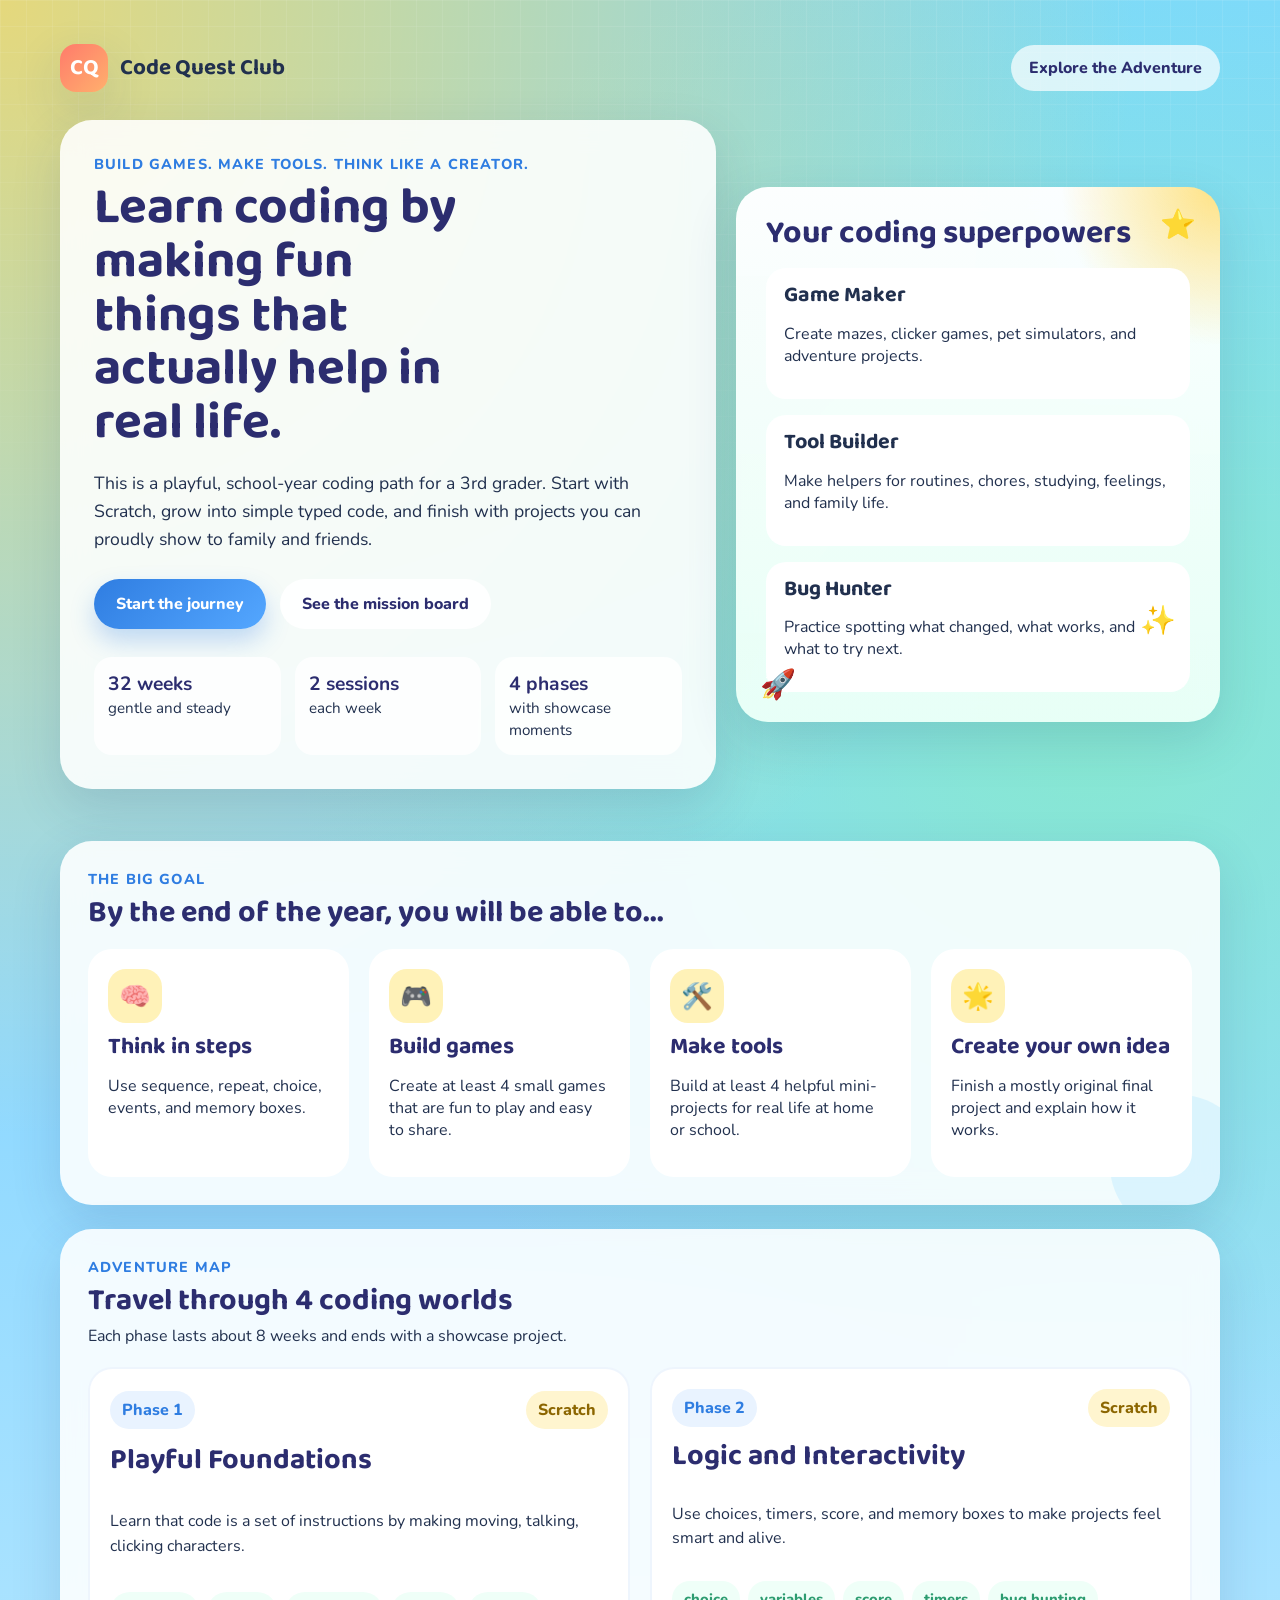
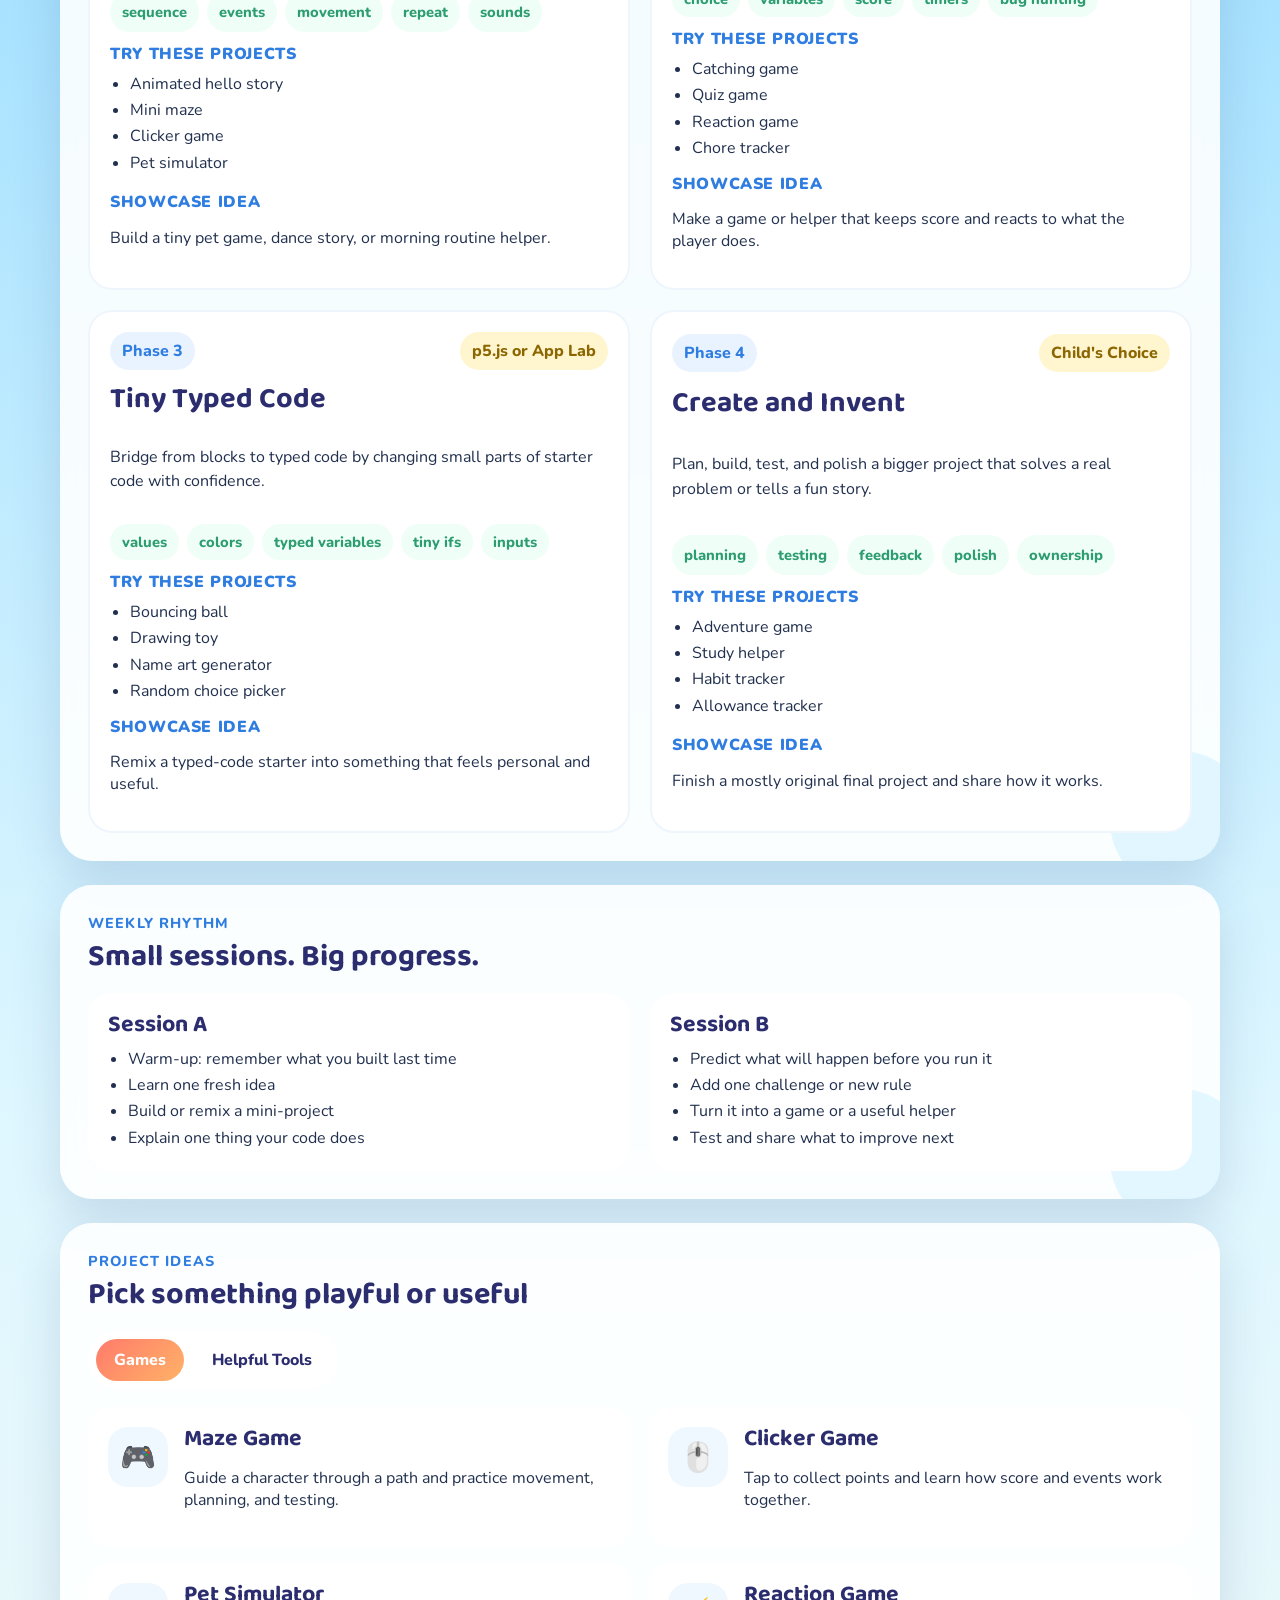
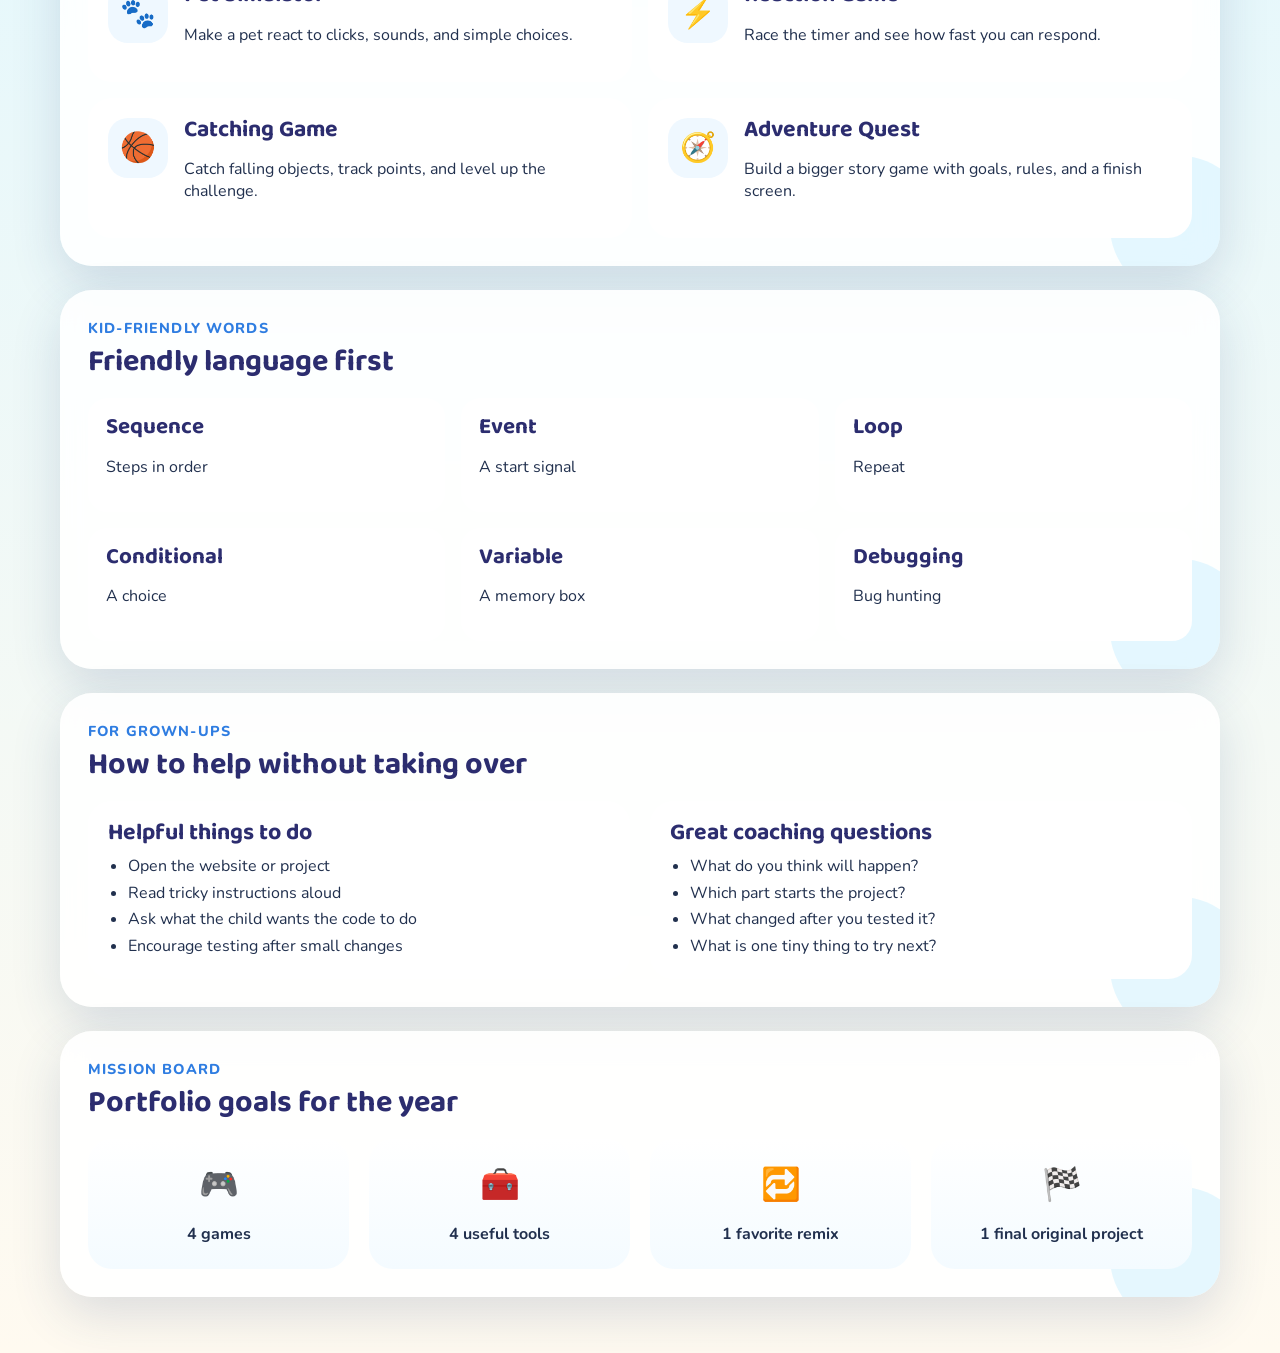
==== index.html @ ad580b3d "Move site files to repository root for Pages" ====
<!doctype html>
<html lang="en">
  <head>
    <meta charset="UTF-8" />
    <meta name="viewport" content="width=device-width, initial-scale=1.0" />
    <title>Code Quest Club</title>
    <meta
      name="description"
      content="A kid-friendly coding journey for a 3rd grader to build games and helpful real-life tools."
    />
    <link rel="preconnect" href="https://fonts.googleapis.com" />
    <link rel="preconnect" href="https://fonts.gstatic.com" crossorigin />
    <link
      href="https://fonts.googleapis.com/css2?family=Baloo+2:wght@400;600;700&family=Nunito:wght@400;600;700;800&display=swap"
      rel="stylesheet"
    />
    <link rel="stylesheet" href="styles.css" />
  </head>
  <body>
    <div class="page-shell">
      <header class="hero">
        <nav class="topbar">
          <div class="brand">
            <span class="brand-badge">CQ</span>
            <span class="brand-name">Code Quest Club</span>
          </div>
          <a class="nav-link" href="#phases">Explore the Adventure</a>
        </nav>

        <div class="hero-grid">
          <section class="hero-copy">
            <p class="eyebrow">Build games. Make tools. Think like a creator.</p>
            <h1>Learn coding by making fun things that actually help in real life.</h1>
            <p class="hero-text">
              This is a playful, school-year coding path for a 3rd grader. Start
              with Scratch, grow into simple typed code, and finish with projects
              you can proudly show to family and friends.
            </p>

            <div class="hero-actions">
              <a class="button button-primary" href="#phases">Start the journey</a>
              <a class="button button-secondary" href="#portfolio">See the mission board</a>
            </div>

            <ul class="hero-stats" aria-label="Program facts">
              <li><strong>32 weeks</strong><span>gentle and steady</span></li>
              <li><strong>2 sessions</strong><span>each week</span></li>
              <li><strong>4 phases</strong><span>with showcase moments</span></li>
            </ul>
          </section>

          <section class="hero-card" aria-label="Highlights">
            <div class="floating star">⭐</div>
            <div class="floating spark">✨</div>
            <div class="floating rocket">🚀</div>
            <h2>Your coding superpowers</h2>
            <div class="skill-list">
              <article>
                <h3>Game Maker</h3>
                <p>Create mazes, clicker games, pet simulators, and adventure projects.</p>
              </article>
              <article>
                <h3>Tool Builder</h3>
                <p>Make helpers for routines, chores, studying, feelings, and family life.</p>
              </article>
              <article>
                <h3>Bug Hunter</h3>
                <p>Practice spotting what changed, what works, and what to try next.</p>
              </article>
            </div>
          </section>
        </div>
      </header>

      <main>
        <section class="panel mission-panel" id="journey">
          <div class="section-heading">
            <p class="section-kicker">The Big Goal</p>
            <h2>By the end of the year, you will be able to...</h2>
          </div>
          <div class="mission-grid">
            <article class="mission-card">
              <span class="mission-icon">🧠</span>
              <h3>Think in steps</h3>
              <p>Use sequence, repeat, choice, events, and memory boxes.</p>
            </article>
            <article class="mission-card">
              <span class="mission-icon">🎮</span>
              <h3>Build games</h3>
              <p>Create at least 4 small games that are fun to play and easy to share.</p>
            </article>
            <article class="mission-card">
              <span class="mission-icon">🛠️</span>
              <h3>Make tools</h3>
              <p>Build at least 4 helpful mini-projects for real life at home or school.</p>
            </article>
            <article class="mission-card">
              <span class="mission-icon">🌟</span>
              <h3>Create your own idea</h3>
              <p>Finish a mostly original final project and explain how it works.</p>
            </article>
          </div>
        </section>

        <section class="panel" id="phases">
          <div class="section-heading">
            <p class="section-kicker">Adventure Map</p>
            <h2>Travel through 4 coding worlds</h2>
            <p>Each phase lasts about 8 weeks and ends with a showcase project.</p>
          </div>
          <div class="phase-grid" id="phase-grid"></div>
        </section>

        <section class="panel rhythm-panel" id="rhythm">
          <div class="section-heading">
            <p class="section-kicker">Weekly Rhythm</p>
            <h2>Small sessions. Big progress.</h2>
          </div>
          <div class="rhythm-grid">
            <article class="rhythm-card">
              <h3>Session A</h3>
              <ul>
                <li>Warm-up: remember what you built last time</li>
                <li>Learn one fresh idea</li>
                <li>Build or remix a mini-project</li>
                <li>Explain one thing your code does</li>
              </ul>
            </article>
            <article class="rhythm-card">
              <h3>Session B</h3>
              <ul>
                <li>Predict what will happen before you run it</li>
                <li>Add one challenge or new rule</li>
                <li>Turn it into a game or a useful helper</li>
                <li>Test and share what to improve next</li>
              </ul>
            </article>
          </div>
        </section>

        <section class="panel projects-panel" id="projects">
          <div class="section-heading">
            <p class="section-kicker">Project Ideas</p>
            <h2>Pick something playful or useful</h2>
          </div>
          <div class="tab-row" role="tablist" aria-label="Project categories">
            <button class="tab-button is-active" data-tab="games" role="tab" aria-selected="true">
              Games
            </button>
            <button class="tab-button" data-tab="tools" role="tab" aria-selected="false">
              Helpful Tools
            </button>
          </div>
          <div class="project-list" id="project-list"></div>
        </section>

        <section class="panel vocabulary-panel" id="words">
          <div class="section-heading">
            <p class="section-kicker">Kid-Friendly Words</p>
            <h2>Friendly language first</h2>
          </div>
          <div class="vocabulary-grid">
            <article><h3>Sequence</h3><p>Steps in order</p></article>
            <article><h3>Event</h3><p>A start signal</p></article>
            <article><h3>Loop</h3><p>Repeat</p></article>
            <article><h3>Conditional</h3><p>A choice</p></article>
            <article><h3>Variable</h3><p>A memory box</p></article>
            <article><h3>Debugging</h3><p>Bug hunting</p></article>
          </div>
        </section>

        <section class="panel adult-panel" id="adult">
          <div class="section-heading">
            <p class="section-kicker">For Grown-Ups</p>
            <h2>How to help without taking over</h2>
          </div>
          <div class="adult-grid">
            <article class="adult-card">
              <h3>Helpful things to do</h3>
              <ul>
                <li>Open the website or project</li>
                <li>Read tricky instructions aloud</li>
                <li>Ask what the child wants the code to do</li>
                <li>Encourage testing after small changes</li>
              </ul>
            </article>
            <article class="adult-card">
              <h3>Great coaching questions</h3>
              <ul>
                <li>What do you think will happen?</li>
                <li>Which part starts the project?</li>
                <li>What changed after you tested it?</li>
                <li>What is one tiny thing to try next?</li>
              </ul>
            </article>
          </div>
        </section>

        <section class="panel portfolio-panel" id="portfolio">
          <div class="section-heading">
            <p class="section-kicker">Mission Board</p>
            <h2>Portfolio goals for the year</h2>
          </div>
          <div class="portfolio-grid">
            <article class="portfolio-card">
              <span>🎮</span>
              <strong>4 games</strong>
            </article>
            <article class="portfolio-card">
              <span>🧰</span>
              <strong>4 useful tools</strong>
            </article>
            <article class="portfolio-card">
              <span>🔁</span>
              <strong>1 favorite remix</strong>
            </article>
            <article class="portfolio-card">
              <span>🏁</span>
              <strong>1 final original project</strong>
            </article>
          </div>
        </section>
      </main>
    </div>

    <template id="phase-card-template">
      <article class="phase-card">
        <div class="phase-top">
          <span class="phase-number"></span>
          <span class="phase-tool"></span>
        </div>
        <h3 class="phase-title"></h3>
        <p class="phase-goal"></p>
        <div class="pill-row concepts"></div>
        <div class="phase-section">
          <h4>Try these projects</h4>
          <ul class="phase-projects"></ul>
        </div>
        <div class="phase-section">
          <h4>Showcase idea</h4>
          <p class="phase-showcase"></p>
        </div>
      </article>
    </template>

    <template id="project-card-template">
      <article class="project-card">
        <div class="project-icon"></div>
        <div>
          <h3 class="project-title"></h3>
          <p class="project-description"></p>
        </div>
      </article>
    </template>

    <script src="script.js"></script>
  </body>
  </html>
---- styles.css ----
:root {
  --sky: #8ad8ff;
  --ocean: #2f7de1;
  --sun: #ffd85b;
  --coral: #ff7b6b;
  --mint: #86ebc6;
  --leaf: #2d9c70;
  --berry: #2c2d6f;
  --cream: #fffaf0;
  --paper: rgba(255, 255, 255, 0.88);
  --ink: #21304e;
  --shadow: 0 18px 50px rgba(38, 69, 125, 0.16);
  --radius-xl: 32px;
  --radius-lg: 24px;
  --radius-md: 18px;
}

* {
  box-sizing: border-box;
}

html {
  scroll-behavior: smooth;
}

body {
  margin: 0;
  font-family: "Nunito", sans-serif;
  color: var(--ink);
  background:
    radial-gradient(circle at top left, rgba(255, 216, 91, 0.8), transparent 24%),
    radial-gradient(circle at 85% 15%, rgba(134, 235, 198, 0.85), transparent 20%),
    linear-gradient(180deg, #7dd8ff 0%, #90d9ff 24%, #dff7ff 60%, #fffaf0 100%);
  min-height: 100vh;
}

body::before {
  content: "";
  position: fixed;
  inset: 0;
  pointer-events: none;
  background-image:
    linear-gradient(rgba(255, 255, 255, 0.22) 1px, transparent 1px),
    linear-gradient(90deg, rgba(255, 255, 255, 0.22) 1px, transparent 1px);
  background-size: 26px 26px;
  mask-image: linear-gradient(180deg, rgba(0, 0, 0, 0.4), transparent 70%);
}

.page-shell {
  width: min(1160px, calc(100% - 32px));
  margin: 0 auto;
  padding: 24px 0 56px;
}

.topbar,
.hero-grid,
.mission-grid,
.phase-grid,
.rhythm-grid,
.adult-grid,
.portfolio-grid {
  display: grid;
  gap: 20px;
}

.topbar {
  grid-template-columns: 1fr auto;
  align-items: center;
  margin-bottom: 28px;
}

.brand {
  display: flex;
  align-items: center;
  gap: 12px;
  font-family: "Baloo 2", cursive;
  font-size: 1.4rem;
  font-weight: 700;
}

.brand-badge {
  display: inline-grid;
  place-items: center;
  width: 48px;
  height: 48px;
  border-radius: 16px;
  background: linear-gradient(135deg, var(--coral), #ffb06d);
  color: white;
  box-shadow: var(--shadow);
}

.nav-link,
.button {
  text-decoration: none;
}

.nav-link {
  color: var(--berry);
  font-weight: 800;
  background: rgba(255, 255, 255, 0.7);
  padding: 12px 18px;
  border-radius: 999px;
  transition: transform 180ms ease, background 180ms ease;
}

.nav-link:hover,
.nav-link:focus-visible,
.button:hover,
.button:focus-visible,
.tab-button:hover,
.tab-button:focus-visible {
  transform: translateY(-2px);
}

.hero {
  position: relative;
  padding: 20px 0 28px;
}

.hero-grid {
  grid-template-columns: 1.15fr 0.85fr;
  align-items: center;
}

.hero-copy,
.hero-card,
.panel {
  position: relative;
  overflow: hidden;
  background: var(--paper);
  backdrop-filter: blur(14px);
  box-shadow: var(--shadow);
}

.hero-copy,
.hero-card {
  border-radius: var(--radius-xl);
}

.hero-copy {
  padding: 34px;
}

.eyebrow,
.section-kicker {
  margin: 0 0 8px;
  font-size: 0.9rem;
  font-weight: 800;
  letter-spacing: 0.08em;
  text-transform: uppercase;
  color: var(--ocean);
}

h1,
h2,
h3,
h4 {
  margin: 0;
  line-height: 1.05;
}

h1,
h2,
h3 {
  font-family: "Baloo 2", cursive;
}

h1 {
  font-size: clamp(2.5rem, 4vw, 4.8rem);
  color: var(--berry);
  max-width: 12ch;
}

.hero-text {
  font-size: 1.1rem;
  line-height: 1.6;
  max-width: 54ch;
  margin: 18px 0 26px;
}

.hero-actions {
  display: flex;
  flex-wrap: wrap;
  gap: 14px;
}

.button {
  display: inline-flex;
  align-items: center;
  justify-content: center;
  min-height: 50px;
  padding: 12px 22px;
  border-radius: 999px;
  font-weight: 800;
  transition: transform 180ms ease, box-shadow 180ms ease;
}

.button-primary {
  color: white;
  background: linear-gradient(135deg, var(--ocean), #54a7ff);
  box-shadow: 0 12px 24px rgba(47, 125, 225, 0.28);
}

.button-secondary {
  color: var(--berry);
  background: rgba(255, 255, 255, 0.9);
}

.hero-stats {
  display: grid;
  grid-template-columns: repeat(3, minmax(0, 1fr));
  gap: 14px;
  list-style: none;
  padding: 0;
  margin: 28px 0 0;
}

.hero-stats li {
  background: rgba(255, 255, 255, 0.82);
  border-radius: var(--radius-md);
  padding: 14px;
}

.hero-stats strong {
  display: block;
  font-size: 1.2rem;
  color: var(--berry);
}

.hero-stats span {
  font-size: 0.95rem;
}

.hero-card {
  min-height: 440px;
  padding: 30px;
  background:
    radial-gradient(circle at top right, rgba(255, 216, 91, 0.75), transparent 22%),
    linear-gradient(180deg, rgba(255, 255, 255, 0.97), rgba(233, 255, 247, 0.98));
}

.hero-card h2 {
  font-size: 2rem;
  color: var(--berry);
  margin-bottom: 18px;
}

.skill-list {
  display: grid;
  gap: 16px;
}

.skill-list article {
  padding: 16px 18px;
  border-radius: 20px;
  background: white;
}

.skill-list h3 {
  font-size: 1.35rem;
  margin-bottom: 6px;
}

.floating {
  position: absolute;
  font-size: 1.8rem;
  animation: bob 3.8s ease-in-out infinite;
}

.floating.star {
  top: 18px;
  right: 24px;
}

.floating.spark {
  bottom: 82px;
  right: 44px;
  animation-delay: 0.8s;
}

.floating.rocket {
  bottom: 18px;
  left: 24px;
  animation-delay: 1.6s;
}

.panel {
  border-radius: var(--radius-xl);
  padding: 28px;
  margin-top: 24px;
}

.panel::after {
  content: "";
  position: absolute;
  inset: auto -30px -30px auto;
  width: 140px;
  height: 140px;
  border-radius: 50%;
  background: rgba(138, 216, 255, 0.22);
}

.section-heading {
  position: relative;
  z-index: 1;
  margin-bottom: 20px;
}

.section-heading h2 {
  font-size: clamp(1.9rem, 2.2vw, 3rem);
  color: var(--berry);
}

.section-heading p:last-child {
  margin: 8px 0 0;
}

.mission-grid,
.portfolio-grid {
  grid-template-columns: repeat(4, minmax(0, 1fr));
}

.mission-card,
.portfolio-card,
.rhythm-card,
.adult-card,
.phase-card,
.project-card {
  position: relative;
  z-index: 1;
  background: white;
  border-radius: var(--radius-lg);
  padding: 20px;
}

.mission-icon {
  display: inline-grid;
  place-items: center;
  width: 54px;
  height: 54px;
  border-radius: 18px;
  background: #fff2b8;
  font-size: 1.6rem;
  margin-bottom: 12px;
}

.mission-card h3,
.project-card h3,
.adult-card h3,
.rhythm-card h3 {
  font-size: 1.45rem;
  color: var(--berry);
  margin-bottom: 8px;
}

.phase-grid {
  grid-template-columns: repeat(2, minmax(0, 1fr));
}

.phase-card {
  display: grid;
  gap: 14px;
  min-height: 100%;
  border: 2px solid rgba(47, 125, 225, 0.08);
}

.phase-top {
  display: flex;
  align-items: center;
  justify-content: space-between;
  gap: 12px;
}

.phase-number,
.phase-tool,
.pill-row span {
  display: inline-flex;
  align-items: center;
  justify-content: center;
  border-radius: 999px;
  font-weight: 800;
}

.phase-number {
  padding: 8px 12px;
  background: #e9f3ff;
  color: var(--ocean);
}

.phase-tool {
  padding: 8px 12px;
  background: #fff5cf;
  color: #8c6600;
}

.phase-title {
  font-size: 1.8rem;
  color: var(--berry);
}

.phase-goal {
  line-height: 1.55;
}

.pill-row {
  display: flex;
  flex-wrap: wrap;
  gap: 8px;
}

.pill-row span {
  padding: 8px 12px;
  background: #effff8;
  color: var(--leaf);
  font-size: 0.92rem;
}

.phase-section h4 {
  font-family: "Nunito", sans-serif;
  font-size: 1rem;
  font-weight: 900;
  margin-bottom: 8px;
  text-transform: uppercase;
  letter-spacing: 0.04em;
  color: var(--ocean);
}

.phase-projects,
.adult-card ul,
.rhythm-card ul {
  margin: 0;
  padding-left: 20px;
  line-height: 1.65;
}

.tab-row {
  position: relative;
  z-index: 1;
  display: inline-flex;
  gap: 10px;
  padding: 8px;
  background: rgba(255, 255, 255, 0.82);
  border-radius: 999px;
  margin-bottom: 18px;
}

.tab-button {
  border: 0;
  border-radius: 999px;
  background: transparent;
  color: var(--berry);
  font: inherit;
  font-weight: 800;
  padding: 10px 18px;
  cursor: pointer;
  transition: transform 180ms ease, background 180ms ease, color 180ms ease;
}

.tab-button.is-active {
  background: linear-gradient(135deg, var(--coral), #ffb267);
  color: white;
}

.project-list {
  position: relative;
  z-index: 1;
  display: grid;
  grid-template-columns: repeat(2, minmax(0, 1fr));
  gap: 16px;
}

.project-card {
  display: grid;
  grid-template-columns: 60px 1fr;
  align-items: start;
  gap: 16px;
  transition: transform 180ms ease;
}

.project-card:hover {
  transform: translateY(-4px);
}

.project-icon {
  display: grid;
  place-items: center;
  width: 60px;
  height: 60px;
  border-radius: 20px;
  background: #eff8ff;
  font-size: 1.8rem;
}

.vocabulary-grid {
  position: relative;
  z-index: 1;
  display: grid;
  grid-template-columns: repeat(3, minmax(0, 1fr));
  gap: 16px;
}

.vocabulary-grid article {
  padding: 18px;
  border-radius: 20px;
  background: white;
}

.vocabulary-grid h3 {
  font-size: 1.4rem;
  color: var(--berry);
  margin-bottom: 6px;
}

.adult-grid,
.rhythm-grid {
  grid-template-columns: repeat(2, minmax(0, 1fr));
}

.portfolio-card {
  display: grid;
  place-items: center;
  text-align: center;
  gap: 10px;
  min-height: 130px;
  background: linear-gradient(180deg, #ffffff, #f4fbff);
}

.portfolio-card span {
  font-size: 2rem;
}

@keyframes bob {
  0%,
  100% {
    transform: translateY(0);
  }
  50% {
    transform: translateY(-8px);
  }
}

@media (prefers-reduced-motion: reduce) {
  *,
  *::before,
  *::after {
    animation: none !important;
    transition: none !important;
    scroll-behavior: auto !important;
  }
}

@media (max-width: 900px) {
  .hero-grid,
  .mission-grid,
  .phase-grid,
  .project-list,
  .vocabulary-grid,
  .adult-grid,
  .portfolio-grid,
  .rhythm-grid {
    grid-template-columns: 1fr;
  }

  .hero-stats {
    grid-template-columns: 1fr;
  }

  .topbar {
    grid-template-columns: 1fr;
    gap: 12px;
  }

  .nav-link {
    justify-self: start;
  }
}

@media (max-width: 600px) {
  .page-shell {
    width: min(100% - 20px, 1000px);
  }

  .hero-copy,
  .hero-card,
  .panel {
    padding: 22px;
  }

  h1 {
    max-width: 10ch;
  }

  .project-card {
    grid-template-columns: 48px 1fr;
  }

  .project-icon {
    width: 48px;
    height: 48px;
    border-radius: 16px;
    font-size: 1.4rem;
  }
}
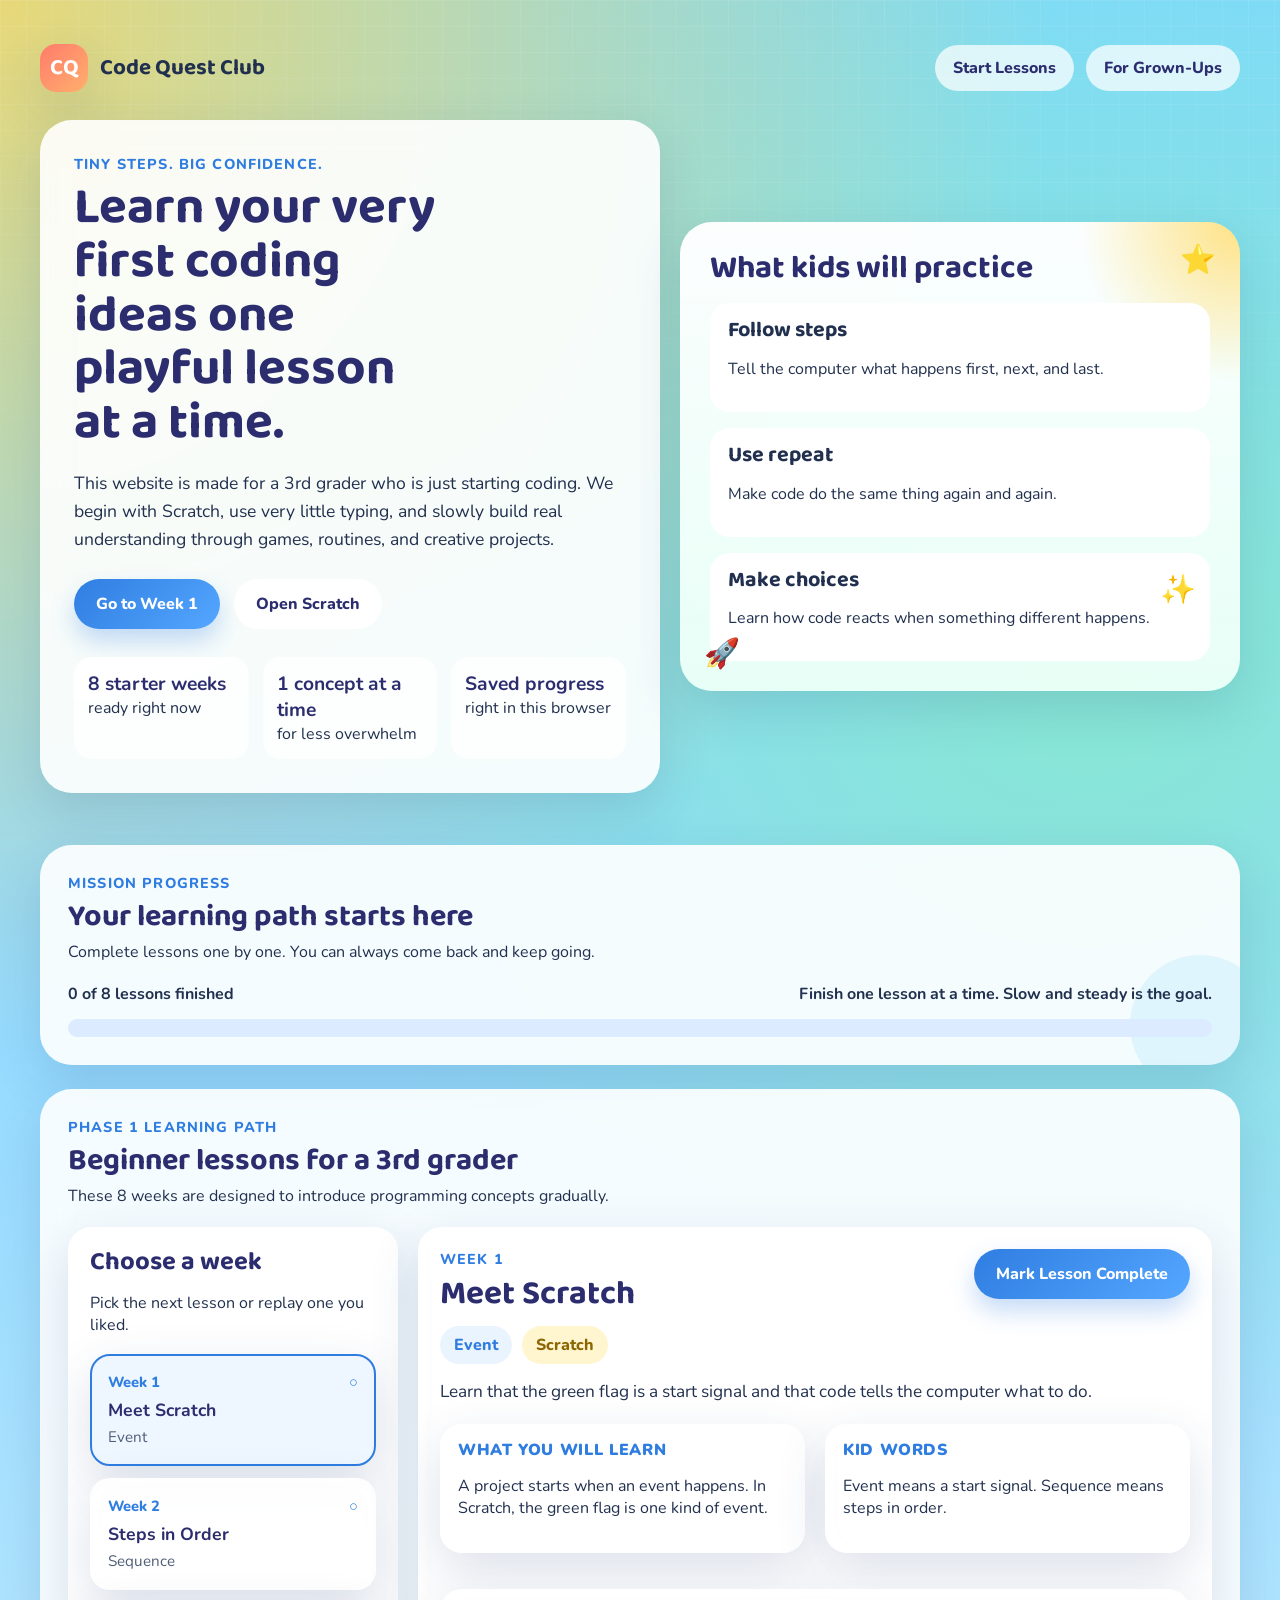
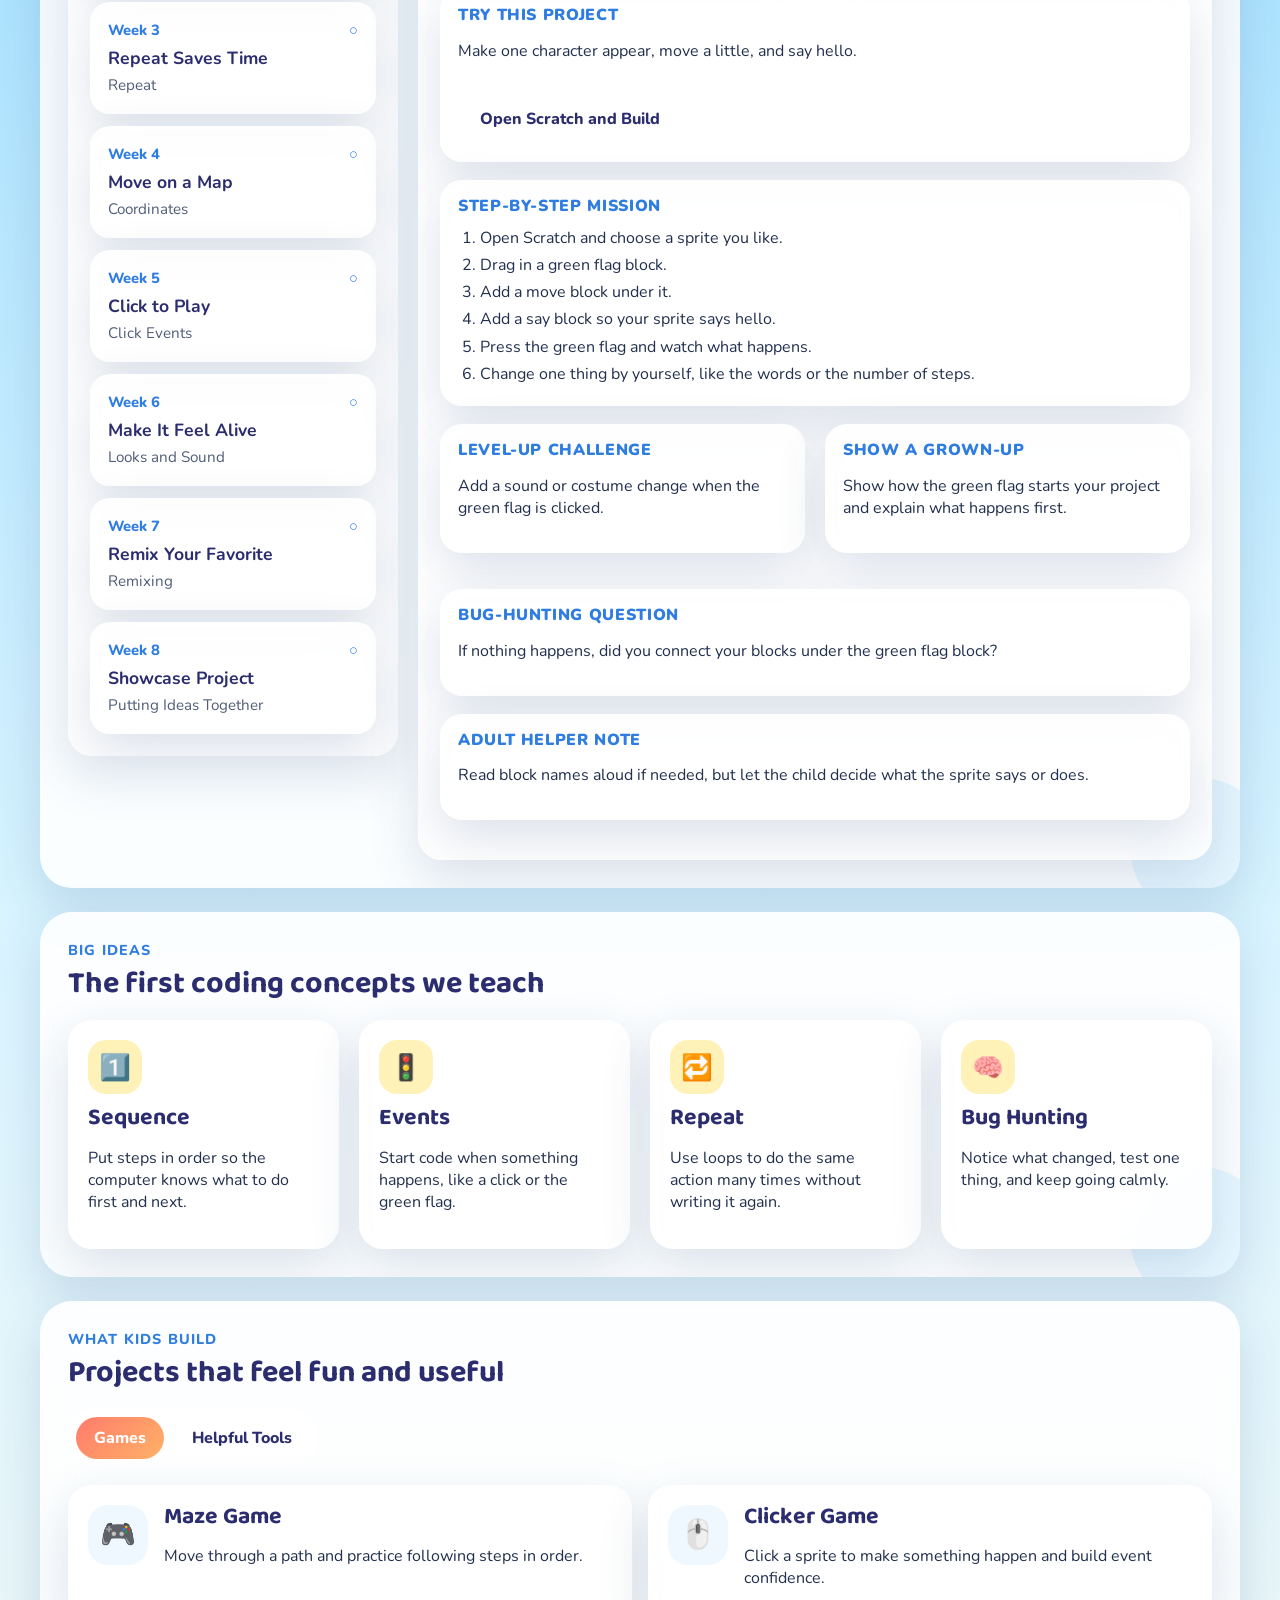
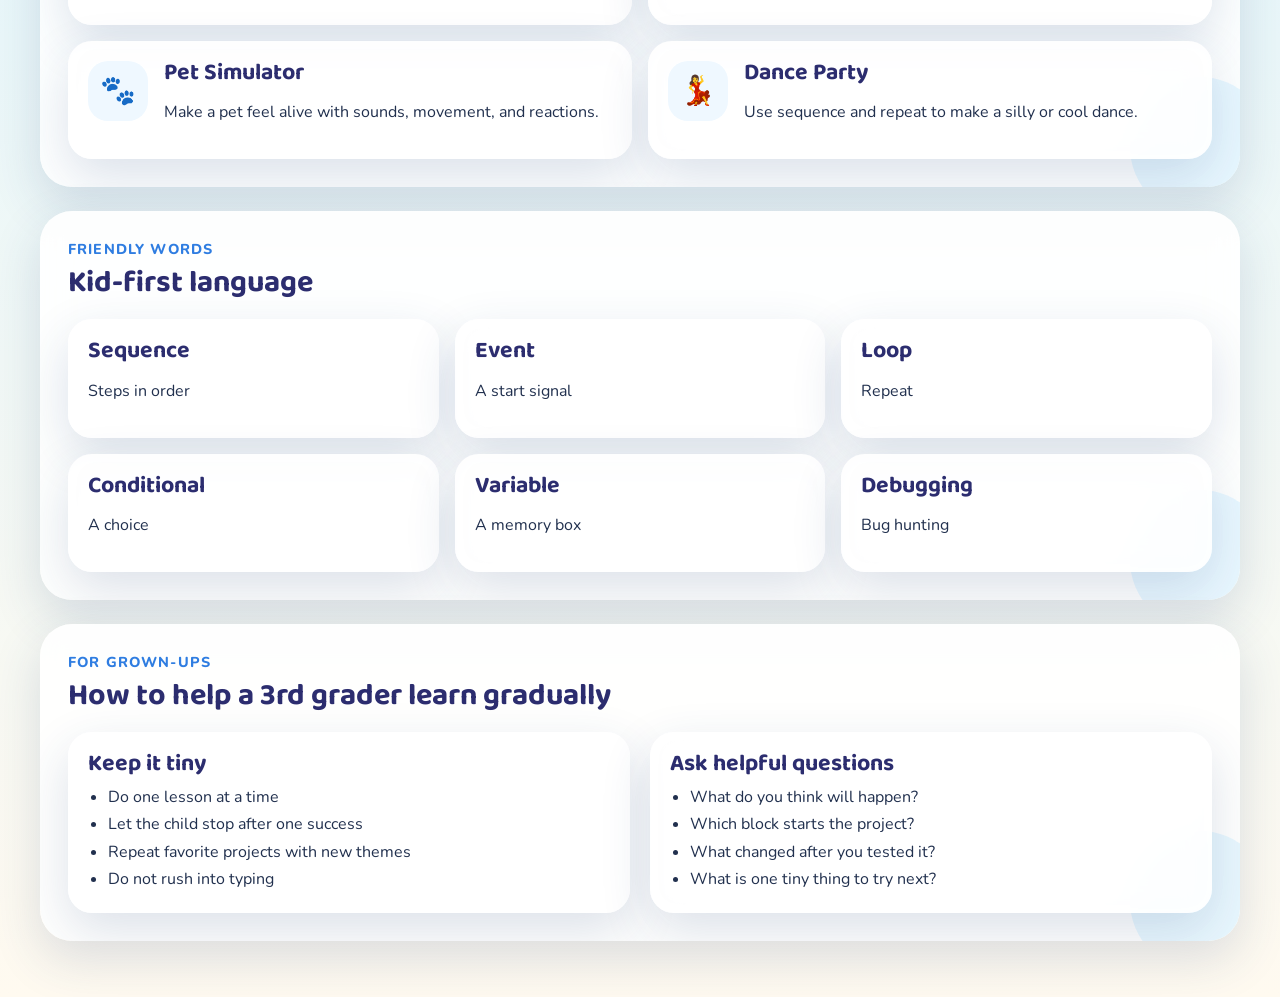
==== commit e11d0c3d: "Turn homepage into kid-friendly lesson app" ====
--- a/index.html
+++ b/index.html
@@ -6,7 +6,7 @@
     <title>Code Quest Club</title>
     <meta
       name="description"
-      content="A kid-friendly coding journey for a 3rd grader to build games and helpful real-life tools."
+      content="A gentle beginner coding website for a 3rd grader to learn programming concepts step by step."
     />
     <link rel="preconnect" href="https://fonts.googleapis.com" />
     <link rel="preconnect" href="https://fonts.gstatic.com" crossorigin />
@@ -24,28 +24,33 @@
             <span class="brand-badge">CQ</span>
             <span class="brand-name">Code Quest Club</span>
           </div>
-          <a class="nav-link" href="#phases">Explore the Adventure</a>
+          <div class="top-links">
+            <a class="nav-link" href="#lessons">Start Lessons</a>
+            <a class="nav-link" href="#adult">For Grown-Ups</a>
+          </div>
         </nav>
 
         <div class="hero-grid">
           <section class="hero-copy">
-            <p class="eyebrow">Build games. Make tools. Think like a creator.</p>
-            <h1>Learn coding by making fun things that actually help in real life.</h1>
+            <p class="eyebrow">Tiny steps. Big confidence.</p>
+            <h1>Learn your very first coding ideas one playful lesson at a time.</h1>
             <p class="hero-text">
-              This is a playful, school-year coding path for a 3rd grader. Start
-              with Scratch, grow into simple typed code, and finish with projects
-              you can proudly show to family and friends.
+              This website is made for a 3rd grader who is just starting coding.
+              We begin with Scratch, use very little typing, and slowly build real
+              understanding through games, routines, and creative projects.
             </p>
 
             <div class="hero-actions">
-              <a class="button button-primary" href="#phases">Start the journey</a>
-              <a class="button button-secondary" href="#portfolio">See the mission board</a>
+              <a class="button button-primary" href="#lessons">Go to Week 1</a>
+              <a class="button button-secondary" href="https://scratch.mit.edu/" target="_blank" rel="noreferrer">
+                Open Scratch
+              </a>
             </div>
 
             <ul class="hero-stats" aria-label="Program facts">
-              <li><strong>32 weeks</strong><span>gentle and steady</span></li>
-              <li><strong>2 sessions</strong><span>each week</span></li>
-              <li><strong>4 phases</strong><span>with showcase moments</span></li>
+              <li><strong>8 starter weeks</strong><span>ready right now</span></li>
+              <li><strong>1 concept at a time</strong><span>for less overwhelm</span></li>
+              <li><strong>Saved progress</strong><span>right in this browser</span></li>
             </ul>
           </section>
 
@@ -53,19 +58,19 @@
             <div class="floating star">⭐</div>
             <div class="floating spark">✨</div>
             <div class="floating rocket">🚀</div>
-            <h2>Your coding superpowers</h2>
+            <h2>What kids will practice</h2>
             <div class="skill-list">
               <article>
-                <h3>Game Maker</h3>
-                <p>Create mazes, clicker games, pet simulators, and adventure projects.</p>
+                <h3>Follow steps</h3>
+                <p>Tell the computer what happens first, next, and last.</p>
               </article>
               <article>
-                <h3>Tool Builder</h3>
-                <p>Make helpers for routines, chores, studying, feelings, and family life.</p>
+                <h3>Use repeat</h3>
+                <p>Make code do the same thing again and again.</p>
               </article>
               <article>
-                <h3>Bug Hunter</h3>
-                <p>Practice spotting what changed, what works, and what to try next.</p>
+                <h3>Make choices</h3>
+                <p>Learn how code reacts when something different happens.</p>
               </article>
             </div>
           </section>
@@ -73,75 +78,147 @@
       </header>
 
       <main>
-        <section class="panel mission-panel" id="journey">
-          <div class="section-heading">
-            <p class="section-kicker">The Big Goal</p>
-            <h2>By the end of the year, you will be able to...</h2>
+        <section class="panel progress-panel" id="progress">
+          <div class="section-heading">
+            <p class="section-kicker">Mission Progress</p>
+            <h2>Your learning path starts here</h2>
+            <p>Complete lessons one by one. You can always come back and keep going.</p>
+          </div>
+
+          <div class="progress-strip">
+            <div class="progress-copy">
+              <strong id="progress-summary">0 of 8 lessons finished</strong>
+              <span id="progress-detail">Start with Week 1: Meet Scratch.</span>
+            </div>
+            <div class="progress-track" aria-hidden="true">
+              <div class="progress-fill" id="progress-fill"></div>
+            </div>
+          </div>
+        </section>
+
+        <section class="panel lessons-panel" id="lessons">
+          <div class="section-heading">
+            <p class="section-kicker">Phase 1 Learning Path</p>
+            <h2>Beginner lessons for a 3rd grader</h2>
+            <p>These 8 weeks are designed to introduce programming concepts gradually.</p>
+          </div>
+
+          <div class="lesson-layout">
+            <aside class="lesson-sidebar">
+              <div class="sidebar-card">
+                <h3>Choose a week</h3>
+                <p>Pick the next lesson or replay one you liked.</p>
+                <div class="lesson-list" id="lesson-list"></div>
+              </div>
+            </aside>
+
+            <section class="lesson-view">
+              <article class="lesson-card">
+                <div class="lesson-header">
+                  <div>
+                    <p class="lesson-week" id="lesson-week">Week 1</p>
+                    <h3 class="lesson-title" id="lesson-title">Meet Scratch</h3>
+                  </div>
+                  <button class="complete-button" id="complete-button" type="button">
+                    Mark Lesson Complete
+                  </button>
+                </div>
+
+                <div class="lesson-focus">
+                  <span class="focus-badge" id="lesson-concept">Event</span>
+                  <span class="focus-badge soft" id="lesson-tool">Scratch</span>
+                </div>
+
+                <p class="lesson-goal" id="lesson-goal"></p>
+
+                <div class="lesson-grid">
+                  <section class="content-card">
+                    <h4>What you will learn</h4>
+                    <p id="lesson-learn"></p>
+                  </section>
+                  <section class="content-card">
+                    <h4>Kid words</h4>
+                    <p id="lesson-kid-words"></p>
+                  </section>
+                </div>
+
+                <section class="content-card">
+                  <h4>Try this project</h4>
+                  <p id="lesson-project"></p>
+                  <a
+                    class="button button-inline"
+                    id="lesson-link"
+                    href="https://scratch.mit.edu/"
+                    target="_blank"
+                    rel="noreferrer"
+                  >
+                    Open Scratch and Build
+                  </a>
+                </section>
+
+                <section class="content-card">
+                  <h4>Step-by-step mission</h4>
+                  <ol class="step-list" id="lesson-steps"></ol>
+                </section>
+
+                <div class="lesson-grid">
+                  <section class="content-card">
+                    <h4>Level-up challenge</h4>
+                    <p id="lesson-challenge"></p>
+                  </section>
+                  <section class="content-card">
+                    <h4>Show a grown-up</h4>
+                    <p id="lesson-share"></p>
+                  </section>
+                </div>
+
+                <section class="content-card">
+                  <h4>Bug-hunting question</h4>
+                  <p id="lesson-debug"></p>
+                </section>
+
+                <section class="content-card">
+                  <h4>Adult helper note</h4>
+                  <p id="lesson-adult-note"></p>
+                </section>
+              </article>
+            </section>
+          </div>
+        </section>
+
+        <section class="panel concepts-panel" id="concepts">
+          <div class="section-heading">
+            <p class="section-kicker">Big Ideas</p>
+            <h2>The first coding concepts we teach</h2>
           </div>
           <div class="mission-grid">
             <article class="mission-card">
+              <span class="mission-icon">1️⃣</span>
+              <h3>Sequence</h3>
+              <p>Put steps in order so the computer knows what to do first and next.</p>
+            </article>
+            <article class="mission-card">
+              <span class="mission-icon">🚦</span>
+              <h3>Events</h3>
+              <p>Start code when something happens, like a click or the green flag.</p>
+            </article>
+            <article class="mission-card">
+              <span class="mission-icon">🔁</span>
+              <h3>Repeat</h3>
+              <p>Use loops to do the same action many times without writing it again.</p>
+            </article>
+            <article class="mission-card">
               <span class="mission-icon">🧠</span>
-              <h3>Think in steps</h3>
-              <p>Use sequence, repeat, choice, events, and memory boxes.</p>
-            </article>
-            <article class="mission-card">
-              <span class="mission-icon">🎮</span>
-              <h3>Build games</h3>
-              <p>Create at least 4 small games that are fun to play and easy to share.</p>
-            </article>
-            <article class="mission-card">
-              <span class="mission-icon">🛠️</span>
-              <h3>Make tools</h3>
-              <p>Build at least 4 helpful mini-projects for real life at home or school.</p>
-            </article>
-            <article class="mission-card">
-              <span class="mission-icon">🌟</span>
-              <h3>Create your own idea</h3>
-              <p>Finish a mostly original final project and explain how it works.</p>
-            </article>
-          </div>
-        </section>
-
-        <section class="panel" id="phases">
-          <div class="section-heading">
-            <p class="section-kicker">Adventure Map</p>
-            <h2>Travel through 4 coding worlds</h2>
-            <p>Each phase lasts about 8 weeks and ends with a showcase project.</p>
-          </div>
-          <div class="phase-grid" id="phase-grid"></div>
-        </section>
-
-        <section class="panel rhythm-panel" id="rhythm">
-          <div class="section-heading">
-            <p class="section-kicker">Weekly Rhythm</p>
-            <h2>Small sessions. Big progress.</h2>
-          </div>
-          <div class="rhythm-grid">
-            <article class="rhythm-card">
-              <h3>Session A</h3>
-              <ul>
-                <li>Warm-up: remember what you built last time</li>
-                <li>Learn one fresh idea</li>
-                <li>Build or remix a mini-project</li>
-                <li>Explain one thing your code does</li>
-              </ul>
-            </article>
-            <article class="rhythm-card">
-              <h3>Session B</h3>
-              <ul>
-                <li>Predict what will happen before you run it</li>
-                <li>Add one challenge or new rule</li>
-                <li>Turn it into a game or a useful helper</li>
-                <li>Test and share what to improve next</li>
-              </ul>
+              <h3>Bug Hunting</h3>
+              <p>Notice what changed, test one thing, and keep going calmly.</p>
             </article>
           </div>
         </section>
 
         <section class="panel projects-panel" id="projects">
           <div class="section-heading">
-            <p class="section-kicker">Project Ideas</p>
-            <h2>Pick something playful or useful</h2>
+            <p class="section-kicker">What Kids Build</p>
+            <h2>Projects that feel fun and useful</h2>
           </div>
           <div class="tab-row" role="tablist" aria-label="Project categories">
             <button class="tab-button is-active" data-tab="games" role="tab" aria-selected="true">
@@ -156,8 +233,8 @@
 
         <section class="panel vocabulary-panel" id="words">
           <div class="section-heading">
-            <p class="section-kicker">Kid-Friendly Words</p>
-            <h2>Friendly language first</h2>
+            <p class="section-kicker">Friendly Words</p>
+            <h2>Kid-first language</h2>
           </div>
           <div class="vocabulary-grid">
             <article><h3>Sequence</h3><p>Steps in order</p></article>
@@ -172,75 +249,41 @@
         <section class="panel adult-panel" id="adult">
           <div class="section-heading">
             <p class="section-kicker">For Grown-Ups</p>
-            <h2>How to help without taking over</h2>
+            <h2>How to help a 3rd grader learn gradually</h2>
           </div>
           <div class="adult-grid">
             <article class="adult-card">
-              <h3>Helpful things to do</h3>
+              <h3>Keep it tiny</h3>
               <ul>
-                <li>Open the website or project</li>
-                <li>Read tricky instructions aloud</li>
-                <li>Ask what the child wants the code to do</li>
-                <li>Encourage testing after small changes</li>
+                <li>Do one lesson at a time</li>
+                <li>Let the child stop after one success</li>
+                <li>Repeat favorite projects with new themes</li>
+                <li>Do not rush into typing</li>
               </ul>
             </article>
             <article class="adult-card">
-              <h3>Great coaching questions</h3>
+              <h3>Ask helpful questions</h3>
               <ul>
                 <li>What do you think will happen?</li>
-                <li>Which part starts the project?</li>
+                <li>Which block starts the project?</li>
                 <li>What changed after you tested it?</li>
                 <li>What is one tiny thing to try next?</li>
               </ul>
             </article>
           </div>
         </section>
-
-        <section class="panel portfolio-panel" id="portfolio">
-          <div class="section-heading">
-            <p class="section-kicker">Mission Board</p>
-            <h2>Portfolio goals for the year</h2>
-          </div>
-          <div class="portfolio-grid">
-            <article class="portfolio-card">
-              <span>🎮</span>
-              <strong>4 games</strong>
-            </article>
-            <article class="portfolio-card">
-              <span>🧰</span>
-              <strong>4 useful tools</strong>
-            </article>
-            <article class="portfolio-card">
-              <span>🔁</span>
-              <strong>1 favorite remix</strong>
-            </article>
-            <article class="portfolio-card">
-              <span>🏁</span>
-              <strong>1 final original project</strong>
-            </article>
-          </div>
-        </section>
       </main>
     </div>
 
-    <template id="phase-card-template">
-      <article class="phase-card">
-        <div class="phase-top">
-          <span class="phase-number"></span>
-          <span class="phase-tool"></span>
-        </div>
-        <h3 class="phase-title"></h3>
-        <p class="phase-goal"></p>
-        <div class="pill-row concepts"></div>
-        <div class="phase-section">
-          <h4>Try these projects</h4>
-          <ul class="phase-projects"></ul>
-        </div>
-        <div class="phase-section">
-          <h4>Showcase idea</h4>
-          <p class="phase-showcase"></p>
-        </div>
-      </article>
+    <template id="lesson-item-template">
+      <button class="lesson-item" type="button">
+        <span class="lesson-item-top">
+          <span class="lesson-item-week"></span>
+          <span class="lesson-item-check" aria-hidden="true">○</span>
+        </span>
+        <strong class="lesson-item-title"></strong>
+        <span class="lesson-item-concept"></span>
+      </button>
     </template>
 
     <template id="project-card-template">
@@ -255,4 +298,4 @@
 
     <script src="script.js"></script>
   </body>
-  </html>
+</html>
--- a/styles.css
+++ b/styles.css
@@ -6,7 +6,6 @@
   --mint: #86ebc6;
   --leaf: #2d9c70;
   --berry: #2c2d6f;
-  --cream: #fffaf0;
   --paper: rgba(255, 255, 255, 0.88);
   --ink: #21304e;
   --shadow: 0 18px 50px rgba(38, 69, 125, 0.16);
@@ -25,13 +24,13 @@
 
 body {
   margin: 0;
+  min-height: 100vh;
   font-family: "Nunito", sans-serif;
   color: var(--ink);
   background:
-    radial-gradient(circle at top left, rgba(255, 216, 91, 0.8), transparent 24%),
-    radial-gradient(circle at 85% 15%, rgba(134, 235, 198, 0.85), transparent 20%),
-    linear-gradient(180deg, #7dd8ff 0%, #90d9ff 24%, #dff7ff 60%, #fffaf0 100%);
-  min-height: 100vh;
+    radial-gradient(circle at top left, rgba(255, 216, 91, 0.82), transparent 24%),
+    radial-gradient(circle at 85% 15%, rgba(134, 235, 198, 0.82), transparent 22%),
+    linear-gradient(180deg, #7dd8ff 0%, #90d9ff 22%, #dcf5ff 62%, #fffaf0 100%);
 }
 
 body::before {
@@ -40,14 +39,18 @@
   inset: 0;
   pointer-events: none;
   background-image:
-    linear-gradient(rgba(255, 255, 255, 0.22) 1px, transparent 1px),
-    linear-gradient(90deg, rgba(255, 255, 255, 0.22) 1px, transparent 1px);
+    linear-gradient(rgba(255, 255, 255, 0.2) 1px, transparent 1px),
+    linear-gradient(90deg, rgba(255, 255, 255, 0.2) 1px, transparent 1px);
   background-size: 26px 26px;
-  mask-image: linear-gradient(180deg, rgba(0, 0, 0, 0.4), transparent 70%);
+  mask-image: linear-gradient(180deg, rgba(0, 0, 0, 0.42), transparent 75%);
+}
+
+a {
+  color: inherit;
 }
 
 .page-shell {
-  width: min(1160px, calc(100% - 32px));
+  width: min(1200px, calc(100% - 32px));
   margin: 0 auto;
   padding: 24px 0 56px;
 }
@@ -55,10 +58,11 @@
 .topbar,
 .hero-grid,
 .mission-grid,
-.phase-grid,
-.rhythm-grid,
 .adult-grid,
-.portfolio-grid {
+.project-list,
+.vocabulary-grid,
+.lesson-layout,
+.lesson-grid {
   display: grid;
   gap: 20px;
 }
@@ -67,6 +71,12 @@
   grid-template-columns: 1fr auto;
   align-items: center;
   margin-bottom: 28px;
+}
+
+.top-links {
+  display: flex;
+  flex-wrap: wrap;
+  gap: 12px;
 }
 
 .brand {
@@ -97,34 +107,33 @@
 .nav-link {
   color: var(--berry);
   font-weight: 800;
-  background: rgba(255, 255, 255, 0.7);
+  background: rgba(255, 255, 255, 0.72);
   padding: 12px 18px;
   border-radius: 999px;
   transition: transform 180ms ease, background 180ms ease;
 }
 
-.nav-link:hover,
-.nav-link:focus-visible,
-.button:hover,
-.button:focus-visible,
-.tab-button:hover,
-.tab-button:focus-visible {
-  transform: translateY(-2px);
-}
-
 .hero {
   position: relative;
   padding: 20px 0 28px;
 }
 
 .hero-grid {
-  grid-template-columns: 1.15fr 0.85fr;
+  grid-template-columns: 1.05fr 0.95fr;
   align-items: center;
 }
 
 .hero-copy,
 .hero-card,
-.panel {
+.panel,
+.sidebar-card,
+.lesson-card,
+.content-card,
+.lesson-item,
+.project-card,
+.adult-card,
+.mission-card,
+.vocabulary-grid article {
   position: relative;
   overflow: hidden;
   background: var(--paper);
@@ -133,8 +142,23 @@
 }
 
 .hero-copy,
-.hero-card {
+.hero-card,
+.panel {
   border-radius: var(--radius-xl);
+}
+
+.hero-copy,
+.hero-card,
+.panel,
+.sidebar-card,
+.lesson-card,
+.content-card,
+.lesson-item,
+.project-card,
+.adult-card,
+.mission-card,
+.vocabulary-grid article {
+  background: rgba(255, 255, 255, 0.9);
 }
 
 .hero-copy {
@@ -142,7 +166,8 @@
 }
 
 .eyebrow,
-.section-kicker {
+.section-kicker,
+.lesson-week {
   margin: 0 0 8px;
   font-size: 0.9rem;
   font-weight: 800;
@@ -166,7 +191,7 @@
 }
 
 h1 {
-  font-size: clamp(2.5rem, 4vw, 4.8rem);
+  font-size: clamp(2.6rem, 4vw, 4.7rem);
   color: var(--berry);
   max-width: 12ch;
 }
@@ -184,26 +209,46 @@
   gap: 14px;
 }
 
-.button {
+.button,
+.complete-button,
+.tab-button,
+.lesson-item {
+  font: inherit;
+}
+
+.button,
+.complete-button {
   display: inline-flex;
   align-items: center;
   justify-content: center;
   min-height: 50px;
   padding: 12px 22px;
+  border: 0;
   border-radius: 999px;
   font-weight: 800;
+  cursor: pointer;
   transition: transform 180ms ease, box-shadow 180ms ease;
 }
 
-.button-primary {
+.button-primary,
+.complete-button {
   color: white;
   background: linear-gradient(135deg, var(--ocean), #54a7ff);
   box-shadow: 0 12px 24px rgba(47, 125, 225, 0.28);
 }
 
-.button-secondary {
-  color: var(--berry);
-  background: rgba(255, 255, 255, 0.9);
+.button-secondary,
+.button-inline {
+  color: var(--berry);
+  background: rgba(255, 255, 255, 0.95);
+}
+
+.button-inline {
+  margin-top: 16px;
+}
+
+.complete-button.is-done {
+  background: linear-gradient(135deg, var(--leaf), #53c48d);
 }
 
 .hero-stats {
@@ -227,21 +272,22 @@
   color: var(--berry);
 }
 
-.hero-stats span {
-  font-size: 0.95rem;
-}
-
 .hero-card {
-  min-height: 440px;
+  min-height: 420px;
   padding: 30px;
   background:
     radial-gradient(circle at top right, rgba(255, 216, 91, 0.75), transparent 22%),
     linear-gradient(180deg, rgba(255, 255, 255, 0.97), rgba(233, 255, 247, 0.98));
 }
 
+.hero-card h2,
+.section-heading h2,
+.lesson-title {
+  color: var(--berry);
+}
+
 .hero-card h2 {
   font-size: 2rem;
-  color: var(--berry);
   margin-bottom: 18px;
 }
 
@@ -285,7 +331,6 @@
 }
 
 .panel {
-  border-radius: var(--radius-xl);
   padding: 28px;
   margin-top: 24px;
 }
@@ -297,7 +342,7 @@
   width: 140px;
   height: 140px;
   border-radius: 50%;
-  background: rgba(138, 216, 255, 0.22);
+  background: rgba(138, 216, 255, 0.2);
 }
 
 .section-heading {
@@ -308,27 +353,211 @@
 
 .section-heading h2 {
   font-size: clamp(1.9rem, 2.2vw, 3rem);
-  color: var(--berry);
 }
 
 .section-heading p:last-child {
   margin: 8px 0 0;
 }
 
-.mission-grid,
-.portfolio-grid {
-  grid-template-columns: repeat(4, minmax(0, 1fr));
-}
-
-.mission-card,
-.portfolio-card,
-.rhythm-card,
-.adult-card,
-.phase-card,
-.project-card {
+.progress-strip {
   position: relative;
   z-index: 1;
-  background: white;
+  display: grid;
+  gap: 14px;
+}
+
+.progress-copy {
+  display: flex;
+  flex-wrap: wrap;
+  justify-content: space-between;
+  gap: 12px;
+  font-weight: 700;
+}
+
+.progress-track {
+  width: 100%;
+  height: 18px;
+  border-radius: 999px;
+  background: #dcebff;
+  overflow: hidden;
+}
+
+.progress-fill {
+  width: 0;
+  height: 100%;
+  border-radius: inherit;
+  background: linear-gradient(90deg, var(--coral), var(--sun), var(--mint));
+  transition: width 260ms ease;
+}
+
+.lesson-layout {
+  grid-template-columns: 330px minmax(0, 1fr);
+  align-items: start;
+}
+
+.lesson-sidebar {
+  position: sticky;
+  top: 18px;
+}
+
+.sidebar-card,
+.lesson-card {
+  z-index: 1;
+  border-radius: var(--radius-lg);
+  padding: 22px;
+}
+
+.sidebar-card h3 {
+  font-size: 1.6rem;
+  color: var(--berry);
+}
+
+.lesson-list {
+  display: grid;
+  gap: 12px;
+  margin-top: 18px;
+}
+
+.lesson-item {
+  width: 100%;
+  border: 2px solid transparent;
+  border-radius: 20px;
+  padding: 16px;
+  text-align: left;
+  cursor: pointer;
+  transition: transform 180ms ease, border-color 180ms ease, background 180ms ease;
+}
+
+.lesson-item:hover,
+.lesson-item:focus-visible,
+.tab-button:hover,
+.tab-button:focus-visible,
+.button:hover,
+.button:focus-visible,
+.complete-button:hover,
+.complete-button:focus-visible,
+.nav-link:hover,
+.nav-link:focus-visible {
+  transform: translateY(-2px);
+}
+
+.lesson-item.is-active {
+  border-color: var(--ocean);
+  background: #eef7ff;
+}
+
+.lesson-item.is-complete {
+  background: #effff7;
+}
+
+.lesson-item-top {
+  display: flex;
+  justify-content: space-between;
+  gap: 12px;
+  margin-bottom: 6px;
+  color: var(--ocean);
+  font-size: 0.92rem;
+  font-weight: 800;
+}
+
+.lesson-item-title {
+  display: block;
+  color: var(--berry);
+  font-size: 1.1rem;
+  margin-bottom: 4px;
+}
+
+.lesson-item-concept {
+  color: #4f5d78;
+  font-size: 0.95rem;
+}
+
+.lesson-header {
+  display: flex;
+  align-items: start;
+  justify-content: space-between;
+  gap: 16px;
+  margin-bottom: 14px;
+}
+
+.lesson-title {
+  font-size: clamp(2rem, 2.6vw, 3rem);
+}
+
+.lesson-focus {
+  display: flex;
+  flex-wrap: wrap;
+  gap: 10px;
+  margin-bottom: 14px;
+}
+
+.focus-badge {
+  display: inline-flex;
+  align-items: center;
+  justify-content: center;
+  min-height: 36px;
+  padding: 8px 14px;
+  border-radius: 999px;
+  background: #eaf4ff;
+  color: var(--ocean);
+  font-weight: 800;
+}
+
+.focus-badge.soft {
+  background: #fff5cf;
+  color: #8c6600;
+}
+
+.lesson-goal {
+  font-size: 1.08rem;
+  line-height: 1.65;
+  margin: 0 0 18px;
+}
+
+.lesson-grid {
+  grid-template-columns: repeat(2, minmax(0, 1fr));
+  margin-bottom: 18px;
+}
+
+.content-card {
+  z-index: 1;
+  border-radius: 22px;
+  padding: 18px;
+  margin-bottom: 18px;
+}
+
+.content-card h4 {
+  font-family: "Nunito", sans-serif;
+  font-size: 1rem;
+  font-weight: 900;
+  margin-bottom: 10px;
+  text-transform: uppercase;
+  letter-spacing: 0.04em;
+  color: var(--ocean);
+}
+
+.step-list {
+  margin: 0;
+  padding-left: 22px;
+  line-height: 1.7;
+}
+
+.mission-grid,
+.adult-grid,
+.project-list,
+.vocabulary-grid {
+  position: relative;
+  z-index: 1;
+}
+
+.mission-grid {
+  grid-template-columns: repeat(4, minmax(0, 1fr));
+}
+
+.mission-card,
+.project-card,
+.adult-card,
+.vocabulary-grid article {
   border-radius: var(--radius-lg);
   padding: 20px;
 }
@@ -347,90 +576,10 @@
 .mission-card h3,
 .project-card h3,
 .adult-card h3,
-.rhythm-card h3 {
+.vocabulary-grid h3 {
   font-size: 1.45rem;
   color: var(--berry);
   margin-bottom: 8px;
-}
-
-.phase-grid {
-  grid-template-columns: repeat(2, minmax(0, 1fr));
-}
-
-.phase-card {
-  display: grid;
-  gap: 14px;
-  min-height: 100%;
-  border: 2px solid rgba(47, 125, 225, 0.08);
-}
-
-.phase-top {
-  display: flex;
-  align-items: center;
-  justify-content: space-between;
-  gap: 12px;
-}
-
-.phase-number,
-.phase-tool,
-.pill-row span {
-  display: inline-flex;
-  align-items: center;
-  justify-content: center;
-  border-radius: 999px;
-  font-weight: 800;
-}
-
-.phase-number {
-  padding: 8px 12px;
-  background: #e9f3ff;
-  color: var(--ocean);
-}
-
-.phase-tool {
-  padding: 8px 12px;
-  background: #fff5cf;
-  color: #8c6600;
-}
-
-.phase-title {
-  font-size: 1.8rem;
-  color: var(--berry);
-}
-
-.phase-goal {
-  line-height: 1.55;
-}
-
-.pill-row {
-  display: flex;
-  flex-wrap: wrap;
-  gap: 8px;
-}
-
-.pill-row span {
-  padding: 8px 12px;
-  background: #effff8;
-  color: var(--leaf);
-  font-size: 0.92rem;
-}
-
-.phase-section h4 {
-  font-family: "Nunito", sans-serif;
-  font-size: 1rem;
-  font-weight: 900;
-  margin-bottom: 8px;
-  text-transform: uppercase;
-  letter-spacing: 0.04em;
-  color: var(--ocean);
-}
-
-.phase-projects,
-.adult-card ul,
-.rhythm-card ul {
-  margin: 0;
-  padding-left: 20px;
-  line-height: 1.65;
 }
 
 .tab-row {
@@ -449,7 +598,6 @@
   border-radius: 999px;
   background: transparent;
   color: var(--berry);
-  font: inherit;
   font-weight: 800;
   padding: 10px 18px;
   cursor: pointer;
@@ -462,9 +610,6 @@
 }
 
 .project-list {
-  position: relative;
-  z-index: 1;
-  display: grid;
   grid-template-columns: repeat(2, minmax(0, 1fr));
   gap: 16px;
 }
@@ -492,41 +637,18 @@
 }
 
 .vocabulary-grid {
-  position: relative;
-  z-index: 1;
-  display: grid;
   grid-template-columns: repeat(3, minmax(0, 1fr));
   gap: 16px;
 }
 
-.vocabulary-grid article {
-  padding: 18px;
-  border-radius: 20px;
-  background: white;
-}
-
-.vocabulary-grid h3 {
-  font-size: 1.4rem;
-  color: var(--berry);
-  margin-bottom: 6px;
-}
-
-.adult-grid,
-.rhythm-grid {
+.adult-grid {
   grid-template-columns: repeat(2, minmax(0, 1fr));
 }
 
-.portfolio-card {
-  display: grid;
-  place-items: center;
-  text-align: center;
-  gap: 10px;
-  min-height: 130px;
-  background: linear-gradient(180deg, #ffffff, #f4fbff);
-}
-
-.portfolio-card span {
-  font-size: 2rem;
+.adult-card ul {
+  margin: 0;
+  padding-left: 20px;
+  line-height: 1.7;
 }
 
 @keyframes bob {
@@ -549,29 +671,40 @@
   }
 }
 
-@media (max-width: 900px) {
+@media (max-width: 980px) {
   .hero-grid,
+  .lesson-layout,
+  .lesson-grid,
   .mission-grid,
-  .phase-grid,
+  .adult-grid,
   .project-list,
-  .vocabulary-grid,
-  .adult-grid,
-  .portfolio-grid,
-  .rhythm-grid {
+  .vocabulary-grid {
     grid-template-columns: 1fr;
+  }
+
+  .lesson-sidebar {
+    position: static;
   }
 
   .hero-stats {
     grid-template-columns: 1fr;
   }
-
+}
+
+@media (max-width: 720px) {
   .topbar {
     grid-template-columns: 1fr;
     gap: 12px;
   }
 
-  .nav-link {
-    justify-self: start;
+  .top-links {
+    justify-content: flex-start;
+  }
+
+  .lesson-header,
+  .progress-copy {
+    flex-direction: column;
+    align-items: stretch;
   }
 }
 
@@ -582,7 +715,9 @@
 
   .hero-copy,
   .hero-card,
-  .panel {
+  .panel,
+  .sidebar-card,
+  .lesson-card {
     padding: 22px;
   }
 
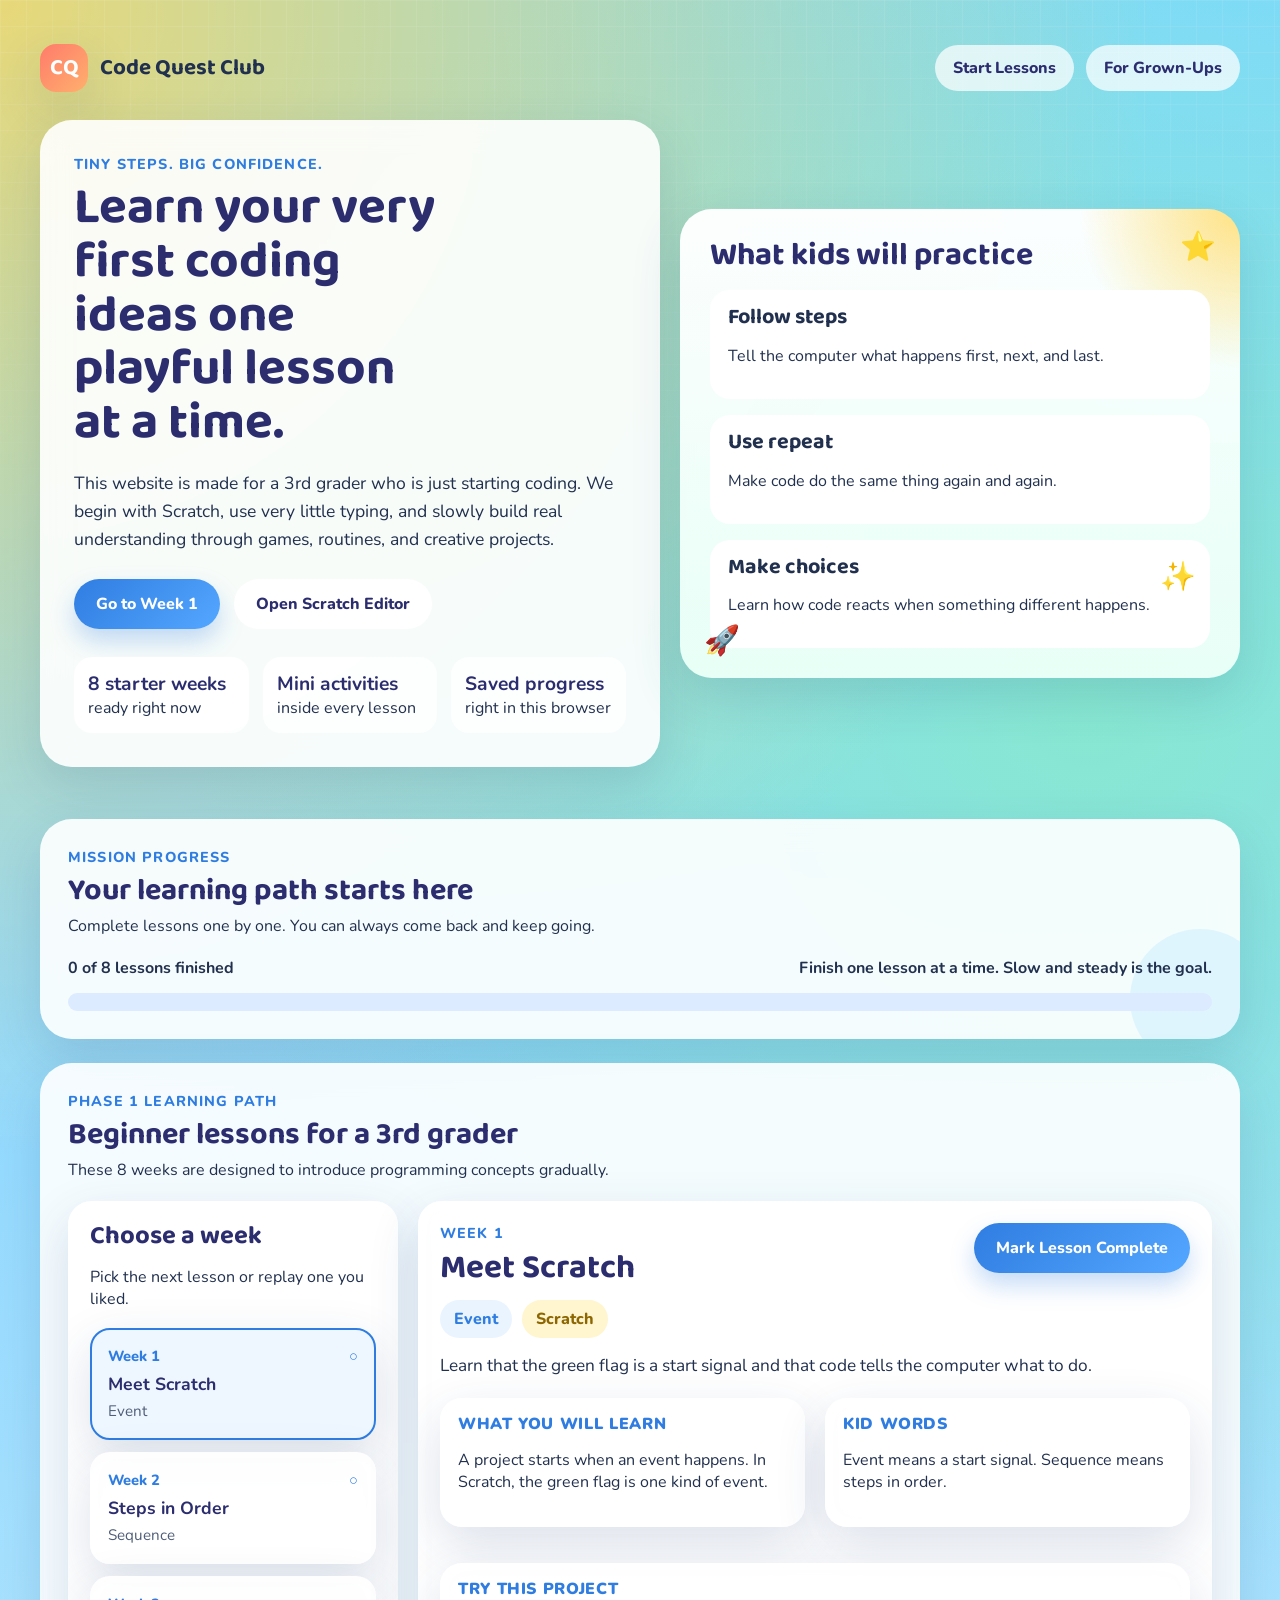
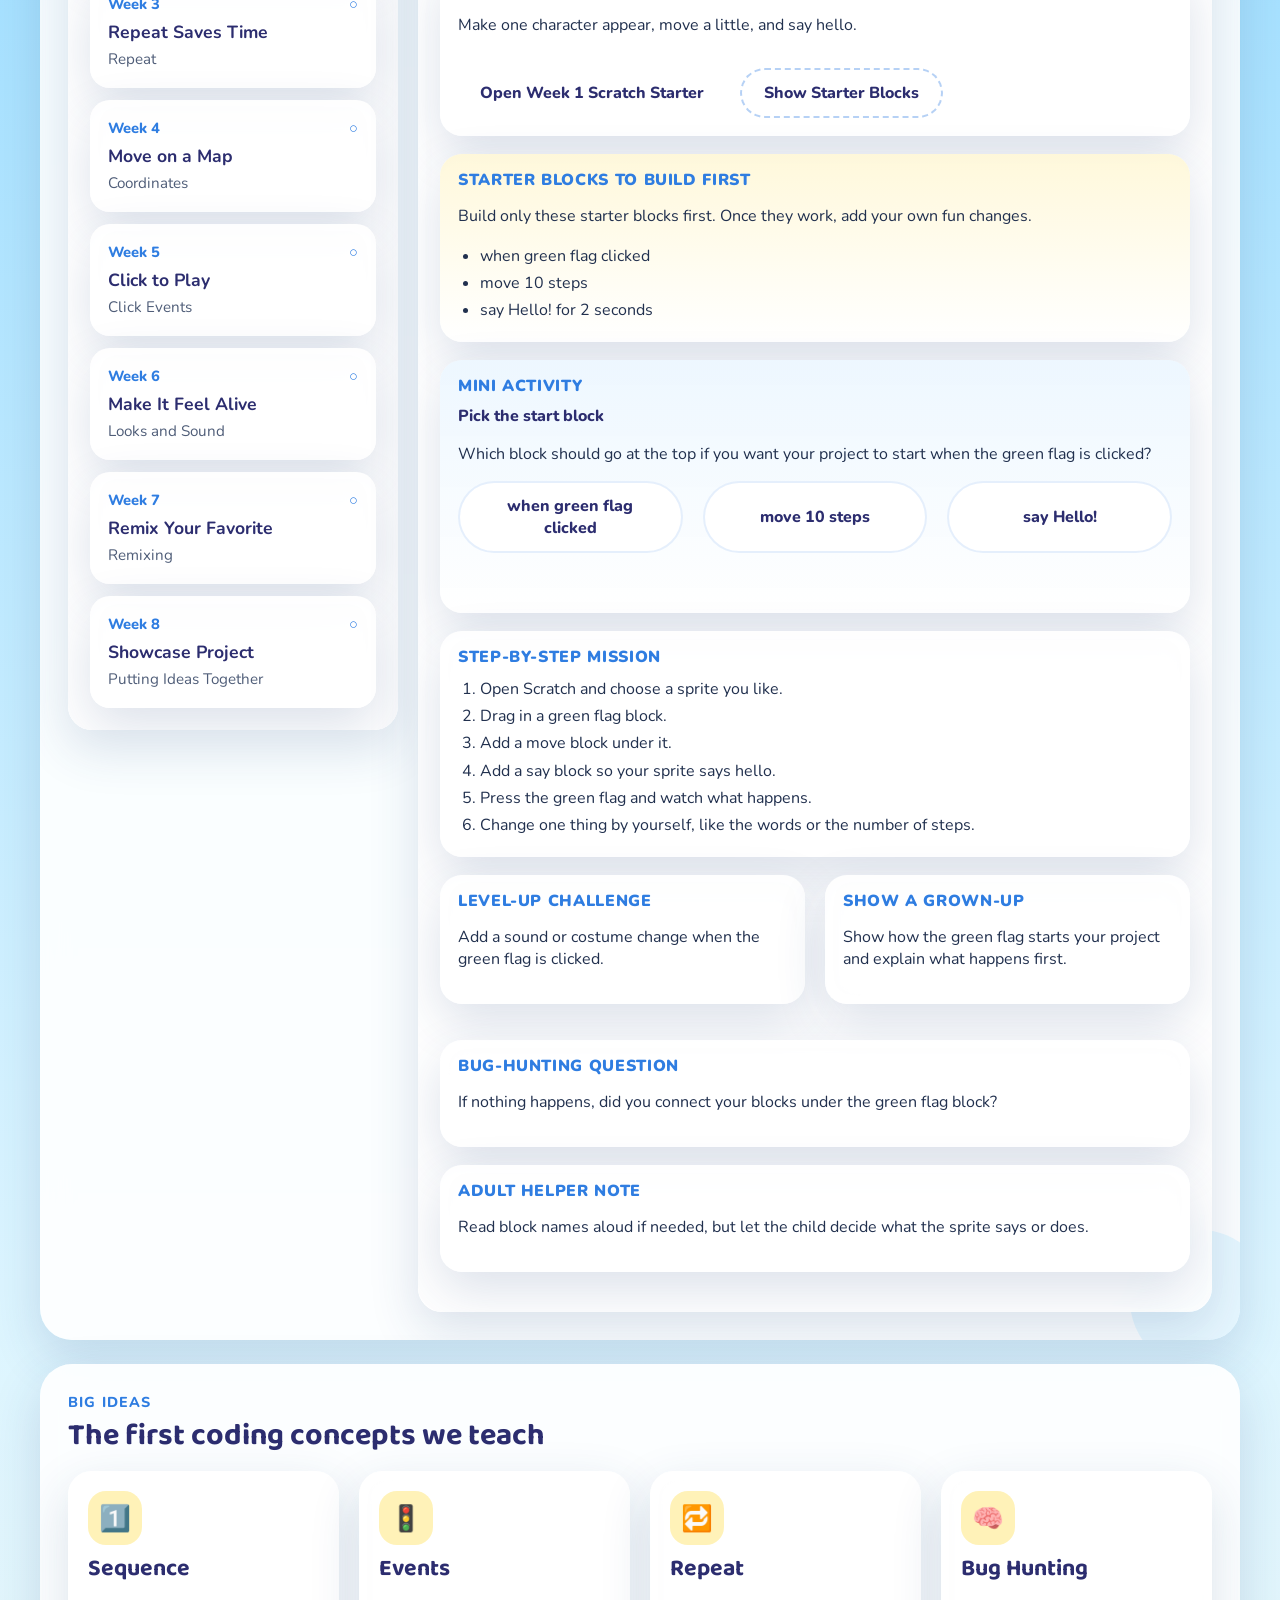
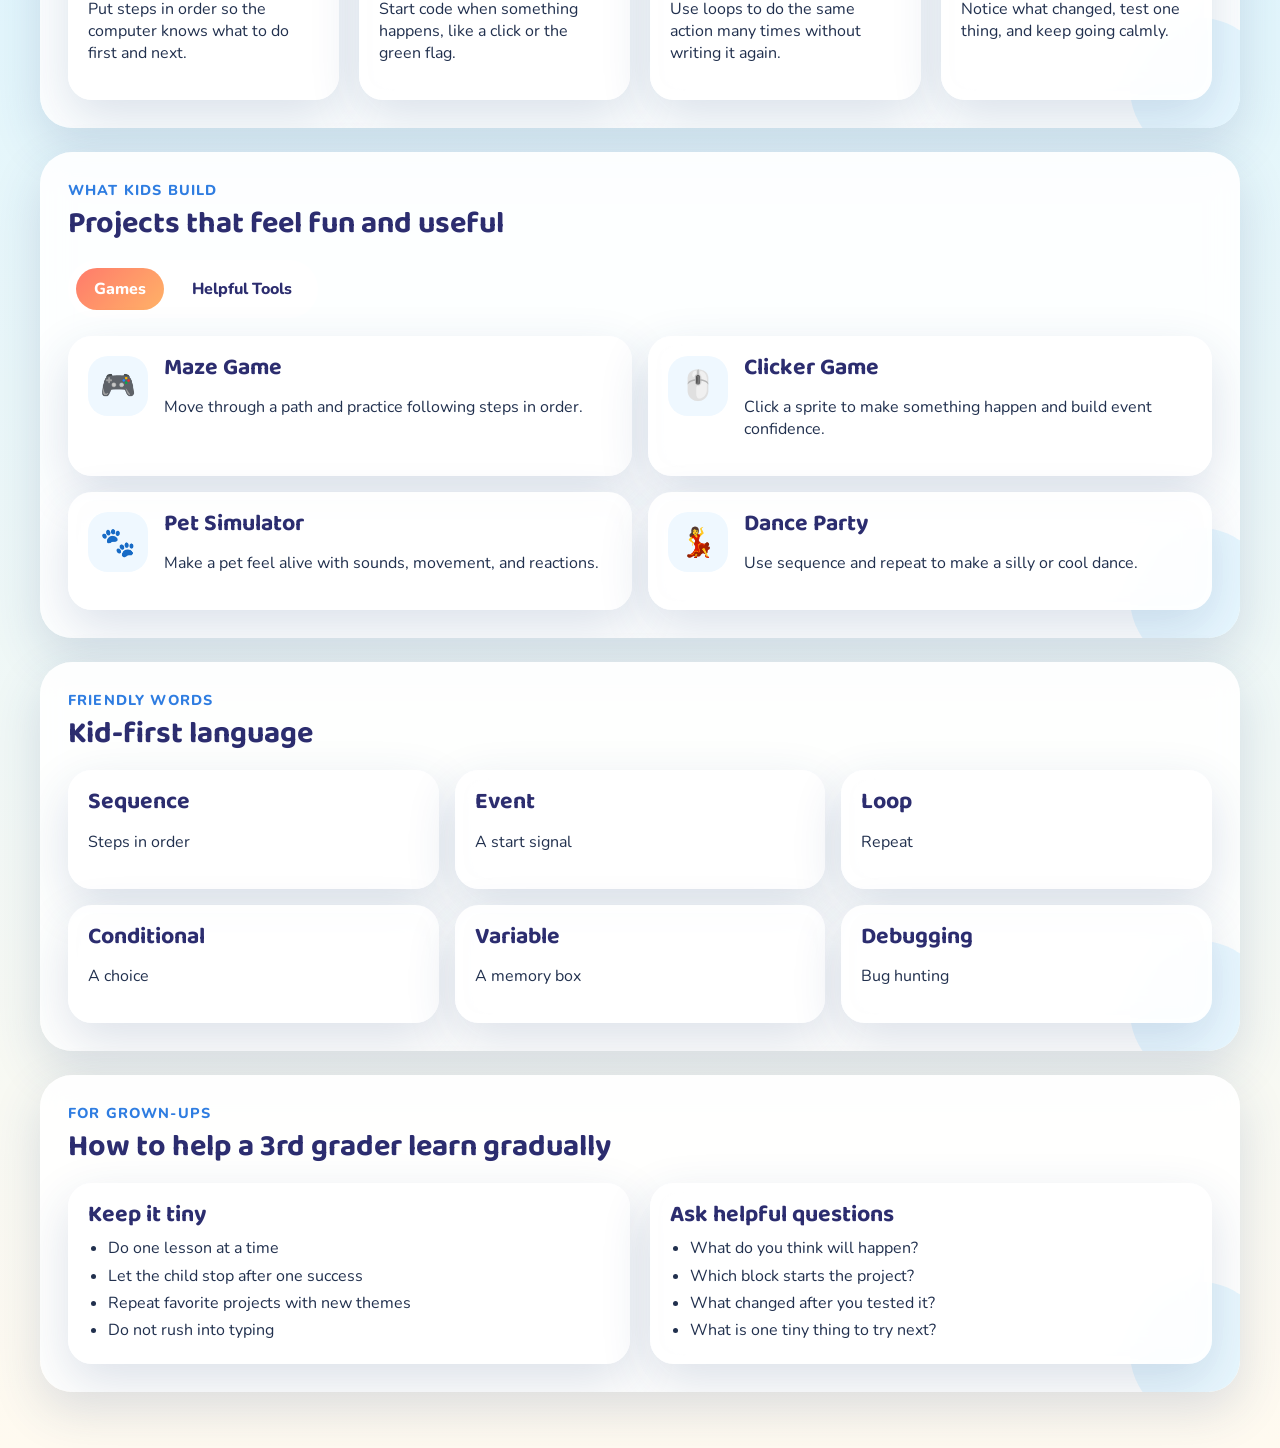
==== commit 0aae576c: "Add weekly starters and mini activities" ====
--- a/index.html
+++ b/index.html
@@ -42,14 +42,14 @@
 
             <div class="hero-actions">
               <a class="button button-primary" href="#lessons">Go to Week 1</a>
-              <a class="button button-secondary" href="https://scratch.mit.edu/" target="_blank" rel="noreferrer">
-                Open Scratch
+              <a class="button button-secondary" href="https://scratch.mit.edu/projects/editor/" target="_blank" rel="noreferrer">
+                Open Scratch Editor
               </a>
             </div>
 
             <ul class="hero-stats" aria-label="Program facts">
               <li><strong>8 starter weeks</strong><span>ready right now</span></li>
-              <li><strong>1 concept at a time</strong><span>for less overwhelm</span></li>
+              <li><strong>Mini activities</strong><span>inside every lesson</span></li>
               <li><strong>Saved progress</strong><span>right in this browser</span></li>
             </ul>
           </section>
@@ -145,15 +145,34 @@
                 <section class="content-card">
                   <h4>Try this project</h4>
                   <p id="lesson-project"></p>
-                  <a
-                    class="button button-inline"
-                    id="lesson-link"
-                    href="https://scratch.mit.edu/"
-                    target="_blank"
-                    rel="noreferrer"
-                  >
-                    Open Scratch and Build
-                  </a>
+                  <div class="button-row">
+                    <a
+                      class="button button-inline"
+                      id="lesson-link"
+                      href="https://scratch.mit.edu/projects/editor/"
+                      target="_blank"
+                      rel="noreferrer"
+                    >
+                      Open Scratch Starter
+                    </a>
+                    <button class="button button-inline ghost-button" id="starter-focus-button" type="button">
+                      Show Starter Blocks
+                    </button>
+                  </div>
+                </section>
+
+                <section class="content-card starter-card">
+                  <h4>Starter Blocks to Build First</h4>
+                  <p id="starter-tip"></p>
+                  <ul class="starter-list" id="starter-list"></ul>
+                </section>
+
+                <section class="content-card activity-card">
+                  <h4>Mini Activity</h4>
+                  <p class="activity-lead" id="activity-title"></p>
+                  <p id="activity-question"></p>
+                  <div class="choice-list" id="activity-choices"></div>
+                  <p class="activity-feedback" id="activity-feedback" aria-live="polite"></p>
                 </section>
 
                 <section class="content-card">
--- a/styles.css
+++ b/styles.css
@@ -62,7 +62,9 @@
 .project-list,
 .vocabulary-grid,
 .lesson-layout,
-.lesson-grid {
+.lesson-grid,
+.button-row,
+.choice-list {
   display: grid;
   gap: 20px;
 }
@@ -203,7 +205,8 @@
   margin: 18px 0 26px;
 }
 
-.hero-actions {
+.hero-actions,
+.button-row {
   display: flex;
   flex-wrap: wrap;
   gap: 14px;
@@ -212,12 +215,14 @@
 .button,
 .complete-button,
 .tab-button,
-.lesson-item {
+.lesson-item,
+.choice-button {
   font: inherit;
 }
 
 .button,
-.complete-button {
+.complete-button,
+.choice-button {
   display: inline-flex;
   align-items: center;
   justify-content: center;
@@ -227,7 +232,7 @@
   border-radius: 999px;
   font-weight: 800;
   cursor: pointer;
-  transition: transform 180ms ease, box-shadow 180ms ease;
+  transition: transform 180ms ease, box-shadow 180ms ease, background 180ms ease;
 }
 
 .button-primary,
@@ -238,9 +243,14 @@
 }
 
 .button-secondary,
-.button-inline {
+.button-inline,
+.choice-button {
   color: var(--berry);
   background: rgba(255, 255, 255, 0.95);
+}
+
+.ghost-button {
+  border: 2px dashed rgba(47, 125, 225, 0.35);
 }
 
 .button-inline {
@@ -437,7 +447,9 @@
 .complete-button:hover,
 .complete-button:focus-visible,
 .nav-link:hover,
-.nav-link:focus-visible {
+.nav-link:focus-visible,
+.choice-button:hover,
+.choice-button:focus-visible {
   transform: translateY(-2px);
 }
 
@@ -536,10 +548,50 @@
   color: var(--ocean);
 }
 
+.starter-card {
+  background: linear-gradient(180deg, rgba(255, 248, 217, 0.95), rgba(255, 255, 255, 0.95));
+}
+
+.starter-list,
 .step-list {
   margin: 0;
   padding-left: 22px;
   line-height: 1.7;
+}
+
+.activity-card {
+  background: linear-gradient(180deg, rgba(237, 247, 255, 0.98), rgba(255, 255, 255, 0.96));
+}
+
+.activity-lead {
+  font-weight: 800;
+  color: var(--berry);
+  margin: 0 0 8px;
+}
+
+.choice-list {
+  grid-template-columns: repeat(3, minmax(0, 1fr));
+  margin-top: 14px;
+}
+
+.choice-button {
+  min-height: 64px;
+  text-align: center;
+  border: 2px solid rgba(47, 125, 225, 0.12);
+}
+
+.activity-feedback {
+  min-height: 28px;
+  margin: 14px 0 0;
+  font-weight: 800;
+}
+
+.activity-feedback.success {
+  color: var(--leaf);
+}
+
+.activity-feedback.retry {
+  color: #c65342;
 }
 
 .mission-grid,
@@ -678,7 +730,8 @@
   .mission-grid,
   .adult-grid,
   .project-list,
-  .vocabulary-grid {
+  .vocabulary-grid,
+  .choice-list {
     grid-template-columns: 1fr;
   }
 
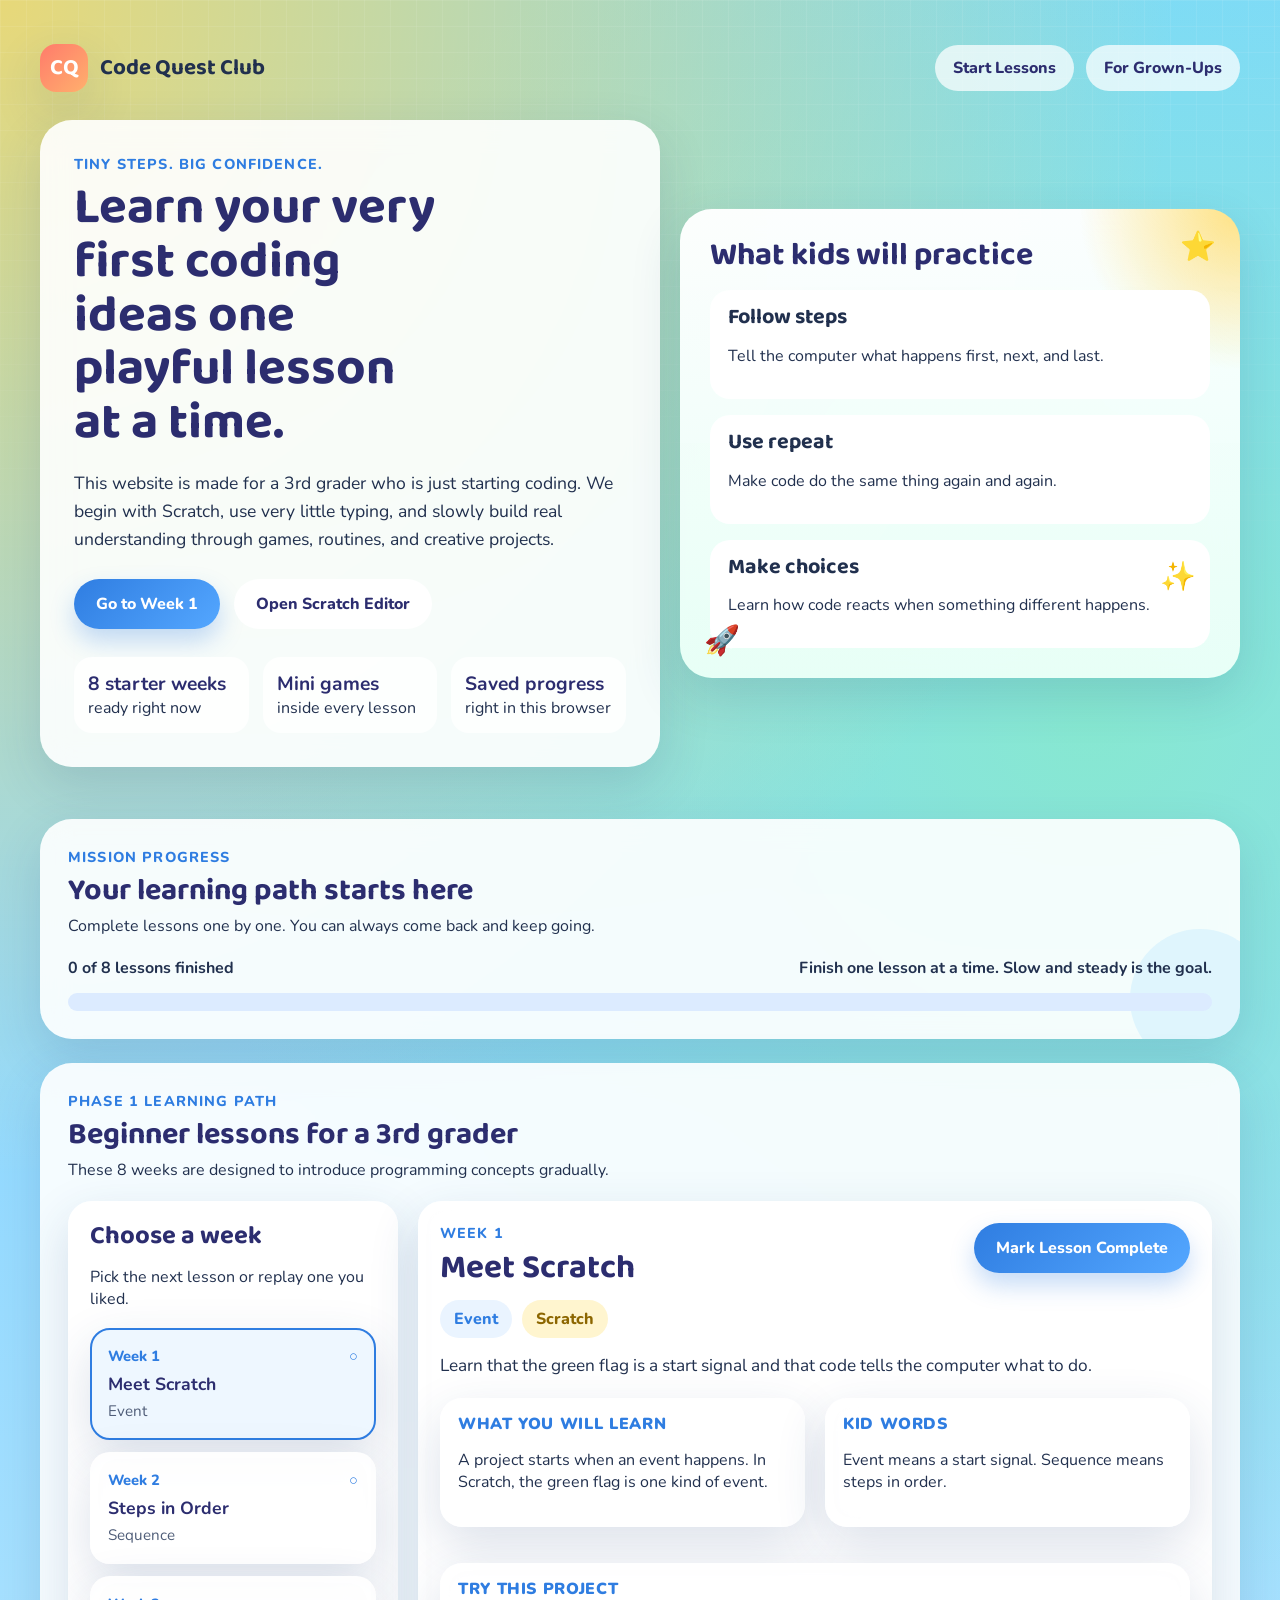
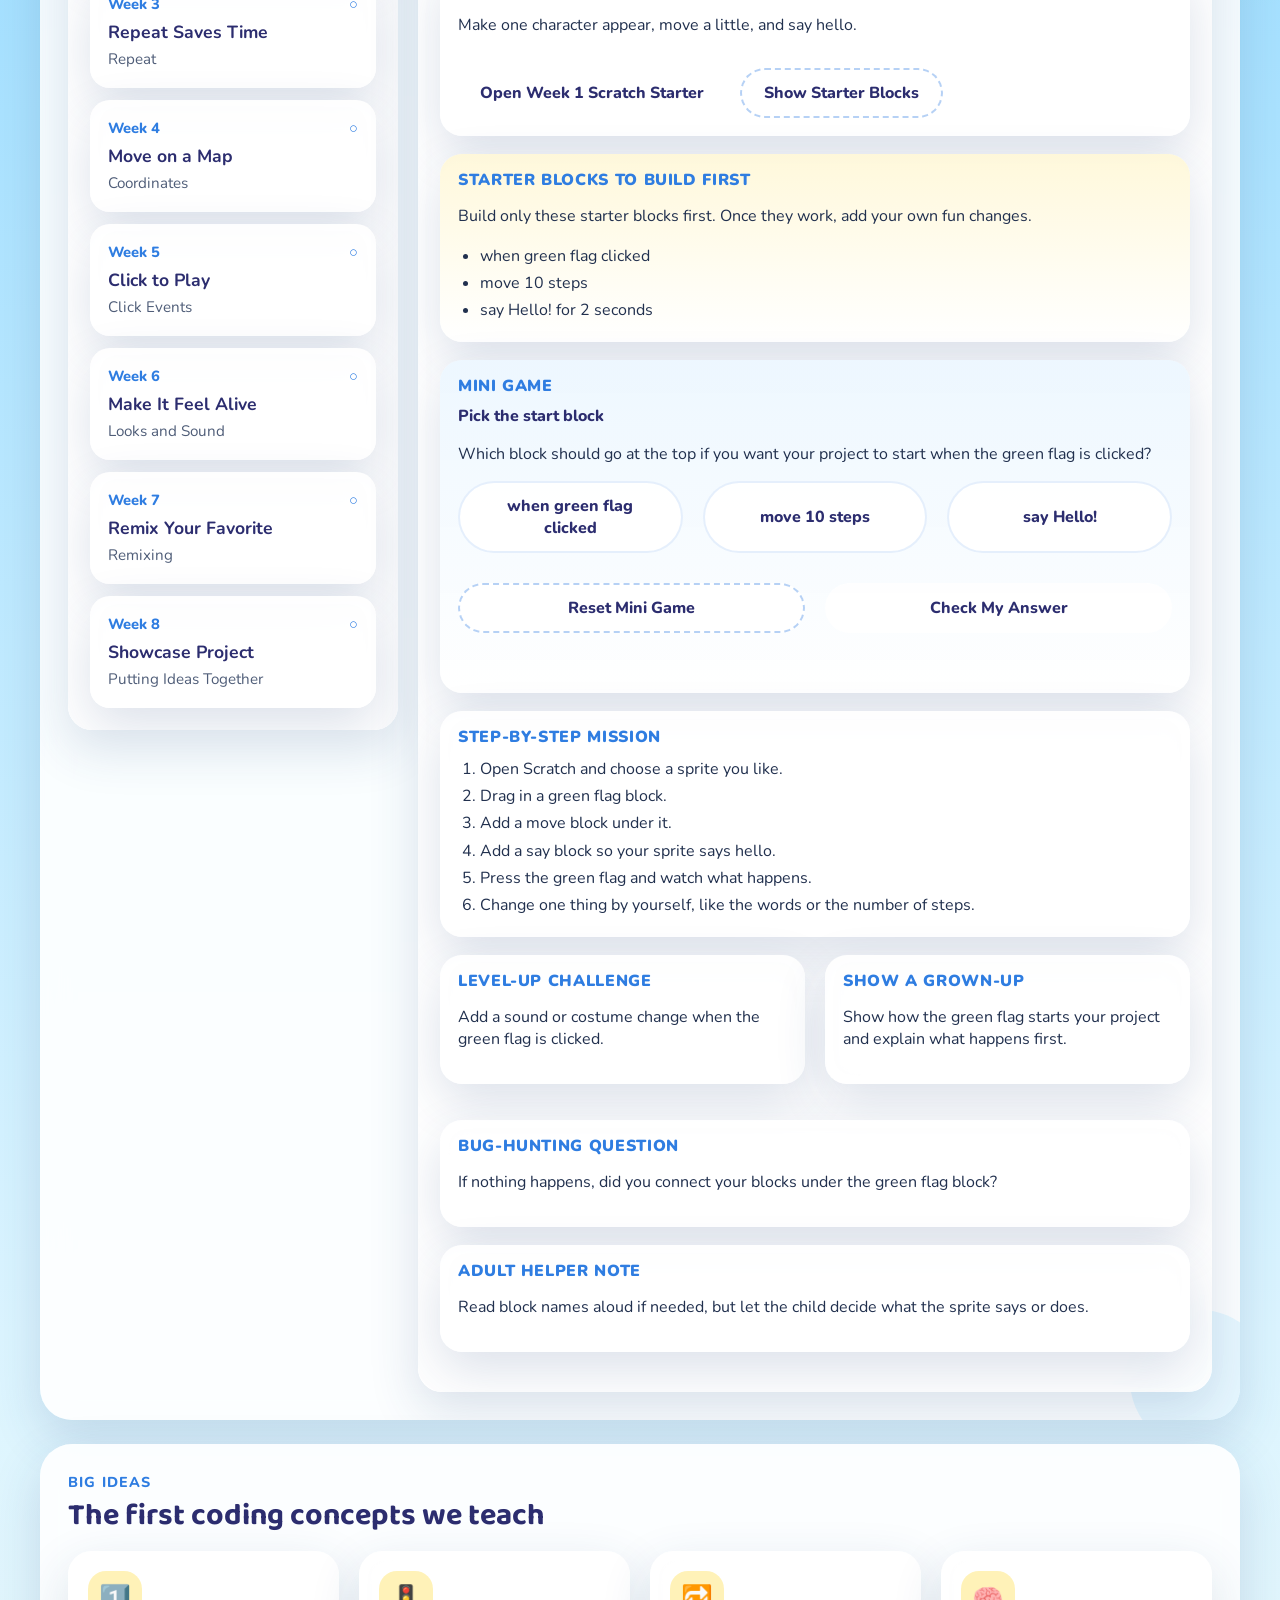
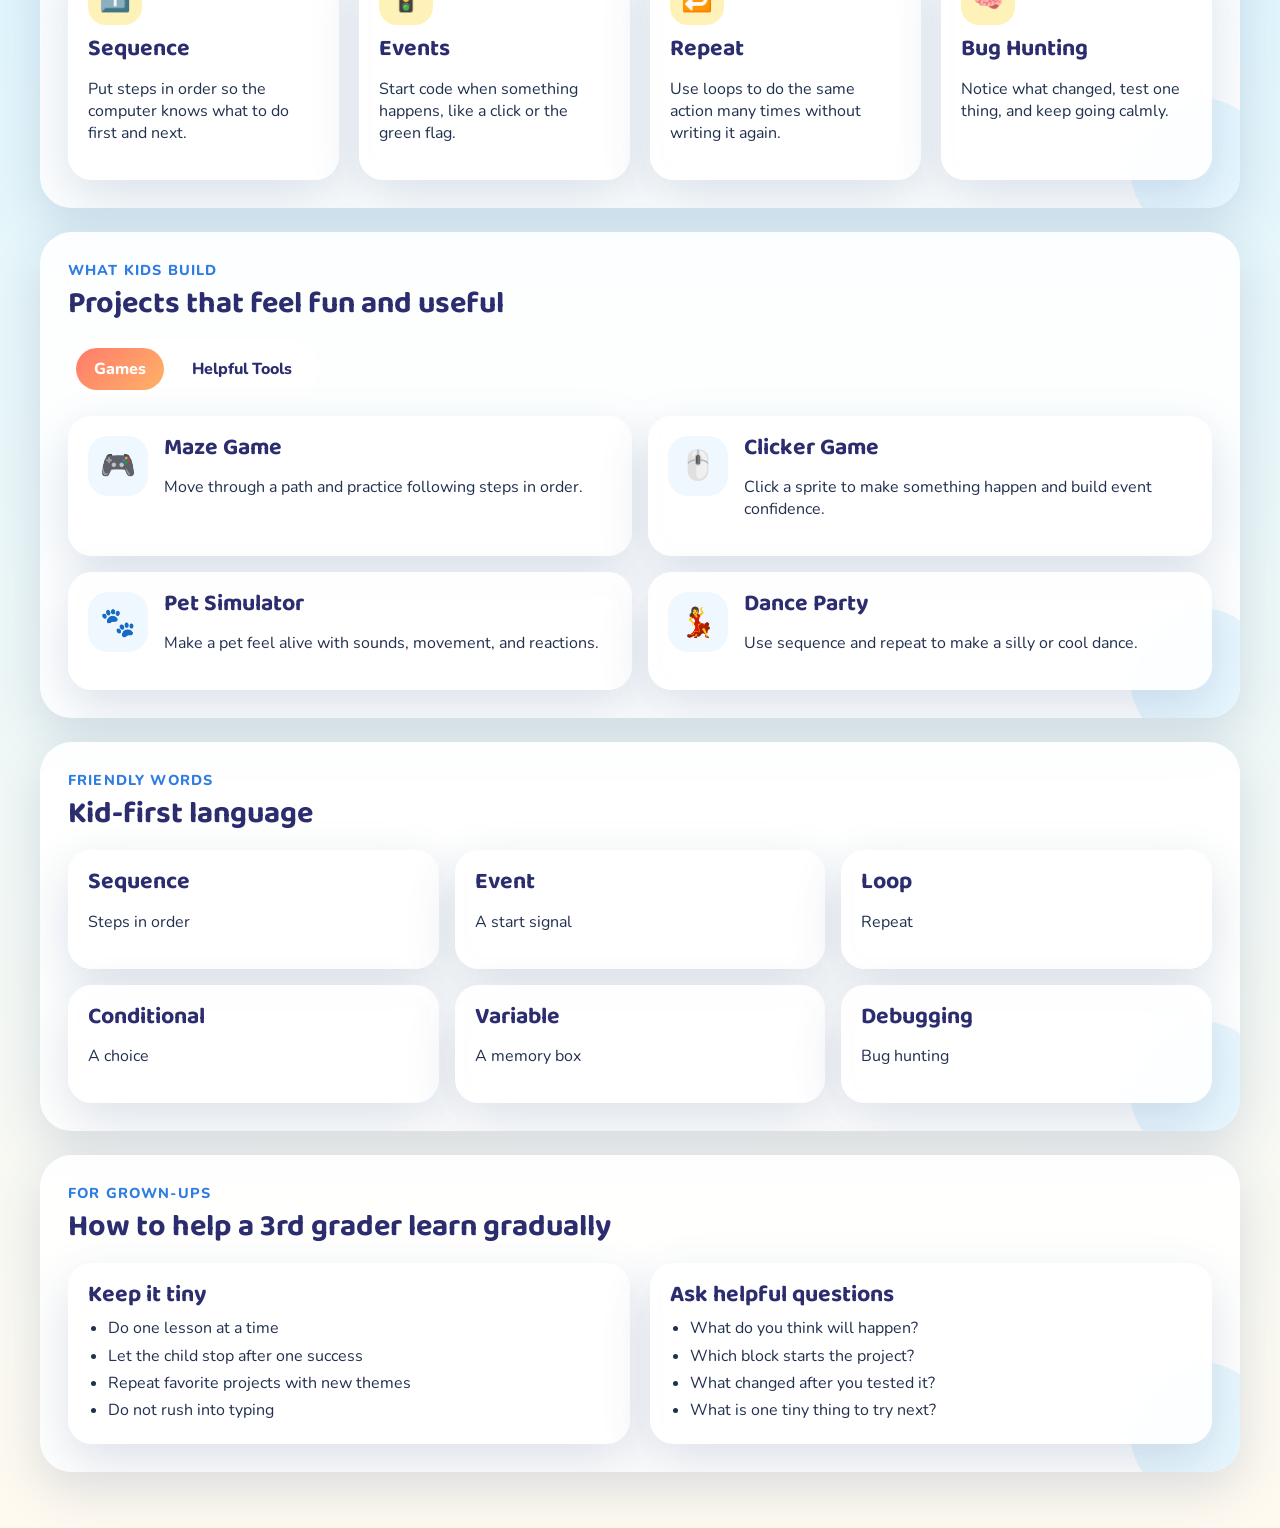
==== commit 49fbc91e: "Add interactive Phase 1 mini games" ====
--- a/index.html
+++ b/index.html
@@ -49,7 +49,7 @@
 
             <ul class="hero-stats" aria-label="Program facts">
               <li><strong>8 starter weeks</strong><span>ready right now</span></li>
-              <li><strong>Mini activities</strong><span>inside every lesson</span></li>
+              <li><strong>Mini games</strong><span>inside every lesson</span></li>
               <li><strong>Saved progress</strong><span>right in this browser</span></li>
             </ul>
           </section>
@@ -168,10 +168,19 @@
                 </section>
 
                 <section class="content-card activity-card">
-                  <h4>Mini Activity</h4>
+                  <h4>Mini Game</h4>
                   <p class="activity-lead" id="activity-title"></p>
                   <p id="activity-question"></p>
+                  <div class="activity-playground" id="activity-playground"></div>
                   <div class="choice-list" id="activity-choices"></div>
+                  <div class="activity-actions">
+                    <button class="button button-inline ghost-button" id="activity-reset-button" type="button">
+                      Reset Mini Game
+                    </button>
+                    <button class="button button-inline" id="activity-check-button" type="button">
+                      Check My Answer
+                    </button>
+                  </div>
                   <p class="activity-feedback" id="activity-feedback" aria-live="polite"></p>
                 </section>
 
--- a/styles.css
+++ b/styles.css
@@ -14,14 +14,8 @@
   --radius-md: 18px;
 }
 
-* {
-  box-sizing: border-box;
-}
-
-html {
-  scroll-behavior: smooth;
-}
-
+* { box-sizing: border-box; }
+html { scroll-behavior: smooth; }
 body {
   margin: 0;
   min-height: 100vh;
@@ -32,7 +26,6 @@
     radial-gradient(circle at 85% 15%, rgba(134, 235, 198, 0.82), transparent 22%),
     linear-gradient(180deg, #7dd8ff 0%, #90d9ff 22%, #dcf5ff 62%, #fffaf0 100%);
 }
-
 body::before {
   content: "";
   position: fixed;
@@ -44,748 +37,141 @@
   background-size: 26px 26px;
   mask-image: linear-gradient(180deg, rgba(0, 0, 0, 0.42), transparent 75%);
 }
-
-a {
-  color: inherit;
+a { color: inherit; }
+.page-shell { width: min(1200px, calc(100% - 32px)); margin: 0 auto; padding: 24px 0 56px; }
+.topbar,.hero-grid,.mission-grid,.adult-grid,.project-list,.vocabulary-grid,.lesson-layout,.lesson-grid,.button-row,.choice-list,.activity-actions { display: grid; gap: 20px; }
+.topbar { grid-template-columns: 1fr auto; align-items: center; margin-bottom: 28px; }
+.top-links { display: flex; flex-wrap: wrap; gap: 12px; }
+.brand { display: flex; align-items: center; gap: 12px; font-family: "Baloo 2", cursive; font-size: 1.4rem; font-weight: 700; }
+.brand-badge { display: inline-grid; place-items: center; width: 48px; height: 48px; border-radius: 16px; background: linear-gradient(135deg, var(--coral), #ffb06d); color: white; box-shadow: var(--shadow); }
+.nav-link,.button { text-decoration: none; }
+.nav-link { color: var(--berry); font-weight: 800; background: rgba(255,255,255,0.72); padding: 12px 18px; border-radius: 999px; transition: transform 180ms ease, background 180ms ease; }
+.hero { position: relative; padding: 20px 0 28px; }
+.hero-grid { grid-template-columns: 1.05fr 0.95fr; align-items: center; }
+.hero-copy,.hero-card,.panel,.sidebar-card,.lesson-card,.content-card,.lesson-item,.project-card,.adult-card,.mission-card,.vocabulary-grid article {
+  position: relative; overflow: hidden; background: rgba(255,255,255,0.9); backdrop-filter: blur(14px); box-shadow: var(--shadow);
 }
-
-.page-shell {
-  width: min(1200px, calc(100% - 32px));
-  margin: 0 auto;
-  padding: 24px 0 56px;
-}
-
-.topbar,
-.hero-grid,
-.mission-grid,
-.adult-grid,
-.project-list,
-.vocabulary-grid,
-.lesson-layout,
-.lesson-grid,
-.button-row,
-.choice-list {
-  display: grid;
-  gap: 20px;
-}
-
-.topbar {
-  grid-template-columns: 1fr auto;
-  align-items: center;
-  margin-bottom: 28px;
-}
-
-.top-links {
-  display: flex;
-  flex-wrap: wrap;
-  gap: 12px;
-}
-
-.brand {
-  display: flex;
-  align-items: center;
-  gap: 12px;
-  font-family: "Baloo 2", cursive;
-  font-size: 1.4rem;
-  font-weight: 700;
-}
-
-.brand-badge {
-  display: inline-grid;
-  place-items: center;
-  width: 48px;
-  height: 48px;
-  border-radius: 16px;
-  background: linear-gradient(135deg, var(--coral), #ffb06d);
-  color: white;
-  box-shadow: var(--shadow);
-}
-
-.nav-link,
-.button {
-  text-decoration: none;
-}
-
-.nav-link {
-  color: var(--berry);
-  font-weight: 800;
-  background: rgba(255, 255, 255, 0.72);
-  padding: 12px 18px;
-  border-radius: 999px;
-  transition: transform 180ms ease, background 180ms ease;
-}
-
-.hero {
-  position: relative;
-  padding: 20px 0 28px;
-}
-
-.hero-grid {
-  grid-template-columns: 1.05fr 0.95fr;
-  align-items: center;
-}
-
-.hero-copy,
-.hero-card,
-.panel,
-.sidebar-card,
-.lesson-card,
-.content-card,
-.lesson-item,
-.project-card,
-.adult-card,
-.mission-card,
-.vocabulary-grid article {
-  position: relative;
-  overflow: hidden;
-  background: var(--paper);
-  backdrop-filter: blur(14px);
-  box-shadow: var(--shadow);
-}
-
-.hero-copy,
-.hero-card,
-.panel {
-  border-radius: var(--radius-xl);
-}
-
-.hero-copy,
-.hero-card,
-.panel,
-.sidebar-card,
-.lesson-card,
-.content-card,
-.lesson-item,
-.project-card,
-.adult-card,
-.mission-card,
-.vocabulary-grid article {
-  background: rgba(255, 255, 255, 0.9);
-}
-
-.hero-copy {
-  padding: 34px;
-}
-
-.eyebrow,
-.section-kicker,
-.lesson-week {
-  margin: 0 0 8px;
-  font-size: 0.9rem;
-  font-weight: 800;
-  letter-spacing: 0.08em;
-  text-transform: uppercase;
-  color: var(--ocean);
-}
-
-h1,
-h2,
-h3,
-h4 {
-  margin: 0;
-  line-height: 1.05;
-}
-
-h1,
-h2,
-h3 {
-  font-family: "Baloo 2", cursive;
-}
-
-h1 {
-  font-size: clamp(2.6rem, 4vw, 4.7rem);
-  color: var(--berry);
-  max-width: 12ch;
-}
-
-.hero-text {
-  font-size: 1.1rem;
-  line-height: 1.6;
-  max-width: 54ch;
-  margin: 18px 0 26px;
-}
-
-.hero-actions,
-.button-row {
-  display: flex;
-  flex-wrap: wrap;
-  gap: 14px;
-}
-
-.button,
-.complete-button,
-.tab-button,
-.lesson-item,
-.choice-button {
-  font: inherit;
-}
-
-.button,
-.complete-button,
-.choice-button {
-  display: inline-flex;
-  align-items: center;
-  justify-content: center;
-  min-height: 50px;
-  padding: 12px 22px;
-  border: 0;
-  border-radius: 999px;
-  font-weight: 800;
-  cursor: pointer;
+.hero-copy,.hero-card,.panel { border-radius: var(--radius-xl); }
+.hero-copy { padding: 34px; }
+.eyebrow,.section-kicker,.lesson-week { margin: 0 0 8px; font-size: 0.9rem; font-weight: 800; letter-spacing: 0.08em; text-transform: uppercase; color: var(--ocean); }
+h1,h2,h3,h4 { margin: 0; line-height: 1.05; }
+h1,h2,h3 { font-family: "Baloo 2", cursive; }
+h1 { font-size: clamp(2.6rem, 4vw, 4.7rem); color: var(--berry); max-width: 12ch; }
+.hero-text { font-size: 1.1rem; line-height: 1.6; max-width: 54ch; margin: 18px 0 26px; }
+.hero-actions,.button-row { display: flex; flex-wrap: wrap; gap: 14px; }
+.button,.complete-button,.tab-button,.lesson-item,.choice-button,.match-card,.map-cell { font: inherit; }
+.button,.complete-button,.choice-button,.match-card,.map-cell {
+  display: inline-flex; align-items: center; justify-content: center; min-height: 50px; padding: 12px 22px; border: 0; border-radius: 999px; font-weight: 800; cursor: pointer;
   transition: transform 180ms ease, box-shadow 180ms ease, background 180ms ease;
 }
-
-.button-primary,
-.complete-button {
-  color: white;
-  background: linear-gradient(135deg, var(--ocean), #54a7ff);
-  box-shadow: 0 12px 24px rgba(47, 125, 225, 0.28);
+.button-primary,.complete-button { color: white; background: linear-gradient(135deg, var(--ocean), #54a7ff); box-shadow: 0 12px 24px rgba(47,125,225,0.28); }
+.button-secondary,.button-inline,.choice-button,.match-card,.map-cell { color: var(--berry); background: rgba(255,255,255,0.95); }
+.ghost-button { border: 2px dashed rgba(47,125,225,0.35); }
+.button-inline { margin-top: 16px; }
+.complete-button.is-done { background: linear-gradient(135deg, var(--leaf), #53c48d); }
+.hero-stats { display: grid; grid-template-columns: repeat(3, minmax(0,1fr)); gap: 14px; list-style: none; padding: 0; margin: 28px 0 0; }
+.hero-stats li { background: rgba(255,255,255,0.82); border-radius: var(--radius-md); padding: 14px; }
+.hero-stats strong { display: block; font-size: 1.2rem; color: var(--berry); }
+.hero-card { min-height: 420px; padding: 30px; background: radial-gradient(circle at top right, rgba(255,216,91,0.75), transparent 22%), linear-gradient(180deg, rgba(255,255,255,0.97), rgba(233,255,247,0.98)); }
+.hero-card h2,.section-heading h2,.lesson-title { color: var(--berry); }
+.hero-card h2 { font-size: 2rem; margin-bottom: 18px; }
+.skill-list { display: grid; gap: 16px; }
+.skill-list article { padding: 16px 18px; border-radius: 20px; background: white; }
+.skill-list h3 { font-size: 1.35rem; margin-bottom: 6px; }
+.floating { position: absolute; font-size: 1.8rem; animation: bob 3.8s ease-in-out infinite; }
+.floating.star { top: 18px; right: 24px; }
+.floating.spark { bottom: 82px; right: 44px; animation-delay: 0.8s; }
+.floating.rocket { bottom: 18px; left: 24px; animation-delay: 1.6s; }
+.panel { padding: 28px; margin-top: 24px; }
+.panel::after { content: ""; position: absolute; inset: auto -30px -30px auto; width: 140px; height: 140px; border-radius: 50%; background: rgba(138,216,255,0.2); }
+.section-heading { position: relative; z-index: 1; margin-bottom: 20px; }
+.section-heading h2 { font-size: clamp(1.9rem, 2.2vw, 3rem); }
+.section-heading p:last-child { margin: 8px 0 0; }
+.progress-strip { position: relative; z-index: 1; display: grid; gap: 14px; }
+.progress-copy { display: flex; flex-wrap: wrap; justify-content: space-between; gap: 12px; font-weight: 700; }
+.progress-track { width: 100%; height: 18px; border-radius: 999px; background: #dcebff; overflow: hidden; }
+.progress-fill { width: 0; height: 100%; border-radius: inherit; background: linear-gradient(90deg, var(--coral), var(--sun), var(--mint)); transition: width 260ms ease; }
+.lesson-layout { grid-template-columns: 330px minmax(0,1fr); align-items: start; }
+.lesson-sidebar { position: sticky; top: 18px; }
+.sidebar-card,.lesson-card { z-index: 1; border-radius: var(--radius-lg); padding: 22px; }
+.sidebar-card h3 { font-size: 1.6rem; color: var(--berry); }
+.lesson-list { display: grid; gap: 12px; margin-top: 18px; }
+.lesson-item { width: 100%; border: 2px solid transparent; border-radius: 20px; padding: 16px; text-align: left; cursor: pointer; transition: transform 180ms ease, border-color 180ms ease, background 180ms ease; }
+.lesson-item:hover,.lesson-item:focus-visible,.tab-button:hover,.tab-button:focus-visible,.button:hover,.button:focus-visible,.complete-button:hover,.complete-button:focus-visible,.nav-link:hover,.nav-link:focus-visible,.choice-button:hover,.choice-button:focus-visible,.match-card:hover,.match-card:focus-visible,.map-cell:hover,.map-cell:focus-visible,.drag-card:hover,.drag-card:focus-visible { transform: translateY(-2px); }
+.lesson-item.is-active { border-color: var(--ocean); background: #eef7ff; }
+.lesson-item.is-complete { background: #effff7; }
+.lesson-item-top { display: flex; justify-content: space-between; gap: 12px; margin-bottom: 6px; color: var(--ocean); font-size: 0.92rem; font-weight: 800; }
+.lesson-item-title { display: block; color: var(--berry); font-size: 1.1rem; margin-bottom: 4px; }
+.lesson-item-concept { color: #4f5d78; font-size: 0.95rem; }
+.lesson-header { display: flex; align-items: start; justify-content: space-between; gap: 16px; margin-bottom: 14px; }
+.lesson-title { font-size: clamp(2rem, 2.6vw, 3rem); }
+.lesson-focus { display: flex; flex-wrap: wrap; gap: 10px; margin-bottom: 14px; }
+.focus-badge { display: inline-flex; align-items: center; justify-content: center; min-height: 36px; padding: 8px 14px; border-radius: 999px; background: #eaf4ff; color: var(--ocean); font-weight: 800; }
+.focus-badge.soft { background: #fff5cf; color: #8c6600; }
+.lesson-goal { font-size: 1.08rem; line-height: 1.65; margin: 0 0 18px; }
+.lesson-grid { grid-template-columns: repeat(2, minmax(0,1fr)); margin-bottom: 18px; }
+.content-card { z-index: 1; border-radius: 22px; padding: 18px; margin-bottom: 18px; }
+.content-card h4 { font-family: "Nunito", sans-serif; font-size: 1rem; font-weight: 900; margin-bottom: 10px; text-transform: uppercase; letter-spacing: 0.04em; color: var(--ocean); }
+.starter-card { background: linear-gradient(180deg, rgba(255,248,217,0.95), rgba(255,255,255,0.95)); }
+.starter-list,.step-list { margin: 0; padding-left: 22px; line-height: 1.7; }
+.activity-card { background: linear-gradient(180deg, rgba(237,247,255,0.98), rgba(255,255,255,0.96)); }
+.activity-lead { font-weight: 800; color: var(--berry); margin: 0 0 8px; }
+.activity-playground { margin-top: 14px; }
+.choice-list { grid-template-columns: repeat(3, minmax(0,1fr)); margin-top: 14px; }
+.choice-button { min-height: 64px; text-align: center; border: 2px solid rgba(47,125,225,0.12); }
+.activity-actions { grid-template-columns: repeat(2, minmax(0,1fr)); margin-top: 14px; }
+.activity-feedback { min-height: 28px; margin: 14px 0 0; font-weight: 800; }
+.activity-feedback.success { color: var(--leaf); }
+.activity-feedback.retry { color: #c65342; }
+.reorder-list { display: grid; gap: 12px; }
+.drag-card,.drag-chip {
+  display: flex; align-items: center; justify-content: center; min-height: 58px; border-radius: 18px; background: white; border: 2px dashed rgba(47,125,225,0.24); padding: 12px; font-weight: 800; color: var(--berry); cursor: grab;
 }
-
-.button-secondary,
-.button-inline,
-.choice-button {
-  color: var(--berry);
-  background: rgba(255, 255, 255, 0.95);
+.bucket-layout { display: grid; gap: 16px; }
+.bucket-zones { display: grid; grid-template-columns: repeat(2, minmax(0,1fr)); gap: 16px; }
+.drop-zone { display: grid; gap: 10px; min-height: 140px; padding: 14px; border-radius: 20px; background: rgba(255,255,255,0.95); border: 2px dashed rgba(47,125,225,0.2); }
+.bank-zone { margin-bottom: 14px; }
+.map-grid { display: grid; grid-template-columns: repeat(var(--grid-size), minmax(0,1fr)); gap: 10px; }
+.map-cell { min-height: 82px; border-radius: 20px; border: 2px solid rgba(47,125,225,0.12); }
+.map-cell.is-selected { background: linear-gradient(135deg, #ffe89a, #ffd060); }
+.match-layout { display: grid; grid-template-columns: repeat(2, minmax(0,1fr)); gap: 16px; }
+.match-column { display: grid; gap: 12px; }
+.match-card { min-height: 74px; text-align: center; border: 2px solid rgba(47,125,225,0.12); }
+.match-card.is-selected { background: #e9f4ff; }
+.match-card.is-matched { background: #effff7; border-color: rgba(45,156,112,0.3); }
+.mission-grid,.adult-grid,.project-list,.vocabulary-grid { position: relative; z-index: 1; }
+.mission-grid { grid-template-columns: repeat(4, minmax(0,1fr)); }
+.mission-card,.project-card,.adult-card,.vocabulary-grid article { border-radius: var(--radius-lg); padding: 20px; }
+.mission-icon { display: inline-grid; place-items: center; width: 54px; height: 54px; border-radius: 18px; background: #fff2b8; font-size: 1.6rem; margin-bottom: 12px; }
+.mission-card h3,.project-card h3,.adult-card h3,.vocabulary-grid h3 { font-size: 1.45rem; color: var(--berry); margin-bottom: 8px; }
+.tab-row { position: relative; z-index: 1; display: inline-flex; gap: 10px; padding: 8px; background: rgba(255,255,255,0.82); border-radius: 999px; margin-bottom: 18px; }
+.tab-button { border: 0; border-radius: 999px; background: transparent; color: var(--berry); font-weight: 800; padding: 10px 18px; cursor: pointer; transition: transform 180ms ease, background 180ms ease, color 180ms ease; }
+.tab-button.is-active { background: linear-gradient(135deg, var(--coral), #ffb267); color: white; }
+.project-list { grid-template-columns: repeat(2, minmax(0,1fr)); gap: 16px; }
+.project-card { display: grid; grid-template-columns: 60px 1fr; align-items: start; gap: 16px; transition: transform 180ms ease; }
+.project-card:hover { transform: translateY(-4px); }
+.project-icon { display: grid; place-items: center; width: 60px; height: 60px; border-radius: 20px; background: #eff8ff; font-size: 1.8rem; }
+.vocabulary-grid { grid-template-columns: repeat(3, minmax(0,1fr)); gap: 16px; }
+.adult-grid { grid-template-columns: repeat(2, minmax(0,1fr)); }
+.adult-card ul { margin: 0; padding-left: 20px; line-height: 1.7; }
+@keyframes bob { 0%,100% { transform: translateY(0); } 50% { transform: translateY(-8px); } }
+@media (prefers-reduced-motion: reduce) {
+  *,*::before,*::after { animation: none !important; transition: none !important; scroll-behavior: auto !important; }
 }
-
-.ghost-button {
-  border: 2px dashed rgba(47, 125, 225, 0.35);
+@media (max-width: 980px) {
+  .hero-grid,.lesson-layout,.lesson-grid,.mission-grid,.adult-grid,.project-list,.vocabulary-grid,.choice-list,.bucket-zones,.match-layout,.activity-actions { grid-template-columns: 1fr; }
+  .lesson-sidebar { position: static; }
+  .hero-stats { grid-template-columns: 1fr; }
 }
-
-.button-inline {
-  margin-top: 16px;
+@media (max-width: 720px) {
+  .topbar { grid-template-columns: 1fr; gap: 12px; }
+  .top-links { justify-content: flex-start; }
+  .lesson-header,.progress-copy { flex-direction: column; align-items: stretch; }
 }
-
-.complete-button.is-done {
-  background: linear-gradient(135deg, var(--leaf), #53c48d);
+@media (max-width: 600px) {
+  .page-shell { width: min(100% - 20px, 1000px); }
+  .hero-copy,.hero-card,.panel,.sidebar-card,.lesson-card { padding: 22px; }
+  h1 { max-width: 10ch; }
+  .project-card { grid-template-columns: 48px 1fr; }
+  .project-icon { width: 48px; height: 48px; border-radius: 16px; font-size: 1.4rem; }
 }
-
-.hero-stats {
-  display: grid;
-  grid-template-columns: repeat(3, minmax(0, 1fr));
-  gap: 14px;
-  list-style: none;
-  padding: 0;
-  margin: 28px 0 0;
-}
-
-.hero-stats li {
-  background: rgba(255, 255, 255, 0.82);
-  border-radius: var(--radius-md);
-  padding: 14px;
-}
-
-.hero-stats strong {
-  display: block;
-  font-size: 1.2rem;
-  color: var(--berry);
-}
-
-.hero-card {
-  min-height: 420px;
-  padding: 30px;
-  background:
-    radial-gradient(circle at top right, rgba(255, 216, 91, 0.75), transparent 22%),
-    linear-gradient(180deg, rgba(255, 255, 255, 0.97), rgba(233, 255, 247, 0.98));
-}
-
-.hero-card h2,
-.section-heading h2,
-.lesson-title {
-  color: var(--berry);
-}
-
-.hero-card h2 {
-  font-size: 2rem;
-  margin-bottom: 18px;
-}
-
-.skill-list {
-  display: grid;
-  gap: 16px;
-}
-
-.skill-list article {
-  padding: 16px 18px;
-  border-radius: 20px;
-  background: white;
-}
-
-.skill-list h3 {
-  font-size: 1.35rem;
-  margin-bottom: 6px;
-}
-
-.floating {
-  position: absolute;
-  font-size: 1.8rem;
-  animation: bob 3.8s ease-in-out infinite;
-}
-
-.floating.star {
-  top: 18px;
-  right: 24px;
-}
-
-.floating.spark {
-  bottom: 82px;
-  right: 44px;
-  animation-delay: 0.8s;
-}
-
-.floating.rocket {
-  bottom: 18px;
-  left: 24px;
-  animation-delay: 1.6s;
-}
-
-.panel {
-  padding: 28px;
-  margin-top: 24px;
-}
-
-.panel::after {
-  content: "";
-  position: absolute;
-  inset: auto -30px -30px auto;
-  width: 140px;
-  height: 140px;
-  border-radius: 50%;
-  background: rgba(138, 216, 255, 0.2);
-}
-
-.section-heading {
-  position: relative;
-  z-index: 1;
-  margin-bottom: 20px;
-}
-
-.section-heading h2 {
-  font-size: clamp(1.9rem, 2.2vw, 3rem);
-}
-
-.section-heading p:last-child {
-  margin: 8px 0 0;
-}
-
-.progress-strip {
-  position: relative;
-  z-index: 1;
-  display: grid;
-  gap: 14px;
-}
-
-.progress-copy {
-  display: flex;
-  flex-wrap: wrap;
-  justify-content: space-between;
-  gap: 12px;
-  font-weight: 700;
-}
-
-.progress-track {
-  width: 100%;
-  height: 18px;
-  border-radius: 999px;
-  background: #dcebff;
-  overflow: hidden;
-}
-
-.progress-fill {
-  width: 0;
-  height: 100%;
-  border-radius: inherit;
-  background: linear-gradient(90deg, var(--coral), var(--sun), var(--mint));
-  transition: width 260ms ease;
-}
-
-.lesson-layout {
-  grid-template-columns: 330px minmax(0, 1fr);
-  align-items: start;
-}
-
-.lesson-sidebar {
-  position: sticky;
-  top: 18px;
-}
-
-.sidebar-card,
-.lesson-card {
-  z-index: 1;
-  border-radius: var(--radius-lg);
-  padding: 22px;
-}
-
-.sidebar-card h3 {
-  font-size: 1.6rem;
-  color: var(--berry);
-}
-
-.lesson-list {
-  display: grid;
-  gap: 12px;
-  margin-top: 18px;
-}
-
-.lesson-item {
-  width: 100%;
-  border: 2px solid transparent;
-  border-radius: 20px;
-  padding: 16px;
-  text-align: left;
-  cursor: pointer;
-  transition: transform 180ms ease, border-color 180ms ease, background 180ms ease;
-}
-
-.lesson-item:hover,
-.lesson-item:focus-visible,
-.tab-button:hover,
-.tab-button:focus-visible,
-.button:hover,
-.button:focus-visible,
-.complete-button:hover,
-.complete-button:focus-visible,
-.nav-link:hover,
-.nav-link:focus-visible,
-.choice-button:hover,
-.choice-button:focus-visible {
-  transform: translateY(-2px);
-}
-
-.lesson-item.is-active {
-  border-color: var(--ocean);
-  background: #eef7ff;
-}
-
-.lesson-item.is-complete {
-  background: #effff7;
-}
-
-.lesson-item-top {
-  display: flex;
-  justify-content: space-between;
-  gap: 12px;
-  margin-bottom: 6px;
-  color: var(--ocean);
-  font-size: 0.92rem;
-  font-weight: 800;
-}
-
-.lesson-item-title {
-  display: block;
-  color: var(--berry);
-  font-size: 1.1rem;
-  margin-bottom: 4px;
-}
-
-.lesson-item-concept {
-  color: #4f5d78;
-  font-size: 0.95rem;
-}
-
-.lesson-header {
-  display: flex;
-  align-items: start;
-  justify-content: space-between;
-  gap: 16px;
-  margin-bottom: 14px;
-}
-
-.lesson-title {
-  font-size: clamp(2rem, 2.6vw, 3rem);
-}
-
-.lesson-focus {
-  display: flex;
-  flex-wrap: wrap;
-  gap: 10px;
-  margin-bottom: 14px;
-}
-
-.focus-badge {
-  display: inline-flex;
-  align-items: center;
-  justify-content: center;
-  min-height: 36px;
-  padding: 8px 14px;
-  border-radius: 999px;
-  background: #eaf4ff;
-  color: var(--ocean);
-  font-weight: 800;
-}
-
-.focus-badge.soft {
-  background: #fff5cf;
-  color: #8c6600;
-}
-
-.lesson-goal {
-  font-size: 1.08rem;
-  line-height: 1.65;
-  margin: 0 0 18px;
-}
-
-.lesson-grid {
-  grid-template-columns: repeat(2, minmax(0, 1fr));
-  margin-bottom: 18px;
-}
-
-.content-card {
-  z-index: 1;
-  border-radius: 22px;
-  padding: 18px;
-  margin-bottom: 18px;
-}
-
-.content-card h4 {
-  font-family: "Nunito", sans-serif;
-  font-size: 1rem;
-  font-weight: 900;
-  margin-bottom: 10px;
-  text-transform: uppercase;
-  letter-spacing: 0.04em;
-  color: var(--ocean);
-}
-
-.starter-card {
-  background: linear-gradient(180deg, rgba(255, 248, 217, 0.95), rgba(255, 255, 255, 0.95));
-}
-
-.starter-list,
-.step-list {
-  margin: 0;
-  padding-left: 22px;
-  line-height: 1.7;
-}
-
-.activity-card {
-  background: linear-gradient(180deg, rgba(237, 247, 255, 0.98), rgba(255, 255, 255, 0.96));
-}
-
-.activity-lead {
-  font-weight: 800;
-  color: var(--berry);
-  margin: 0 0 8px;
-}
-
-.choice-list {
-  grid-template-columns: repeat(3, minmax(0, 1fr));
-  margin-top: 14px;
-}
-
-.choice-button {
-  min-height: 64px;
-  text-align: center;
-  border: 2px solid rgba(47, 125, 225, 0.12);
-}
-
-.activity-feedback {
-  min-height: 28px;
-  margin: 14px 0 0;
-  font-weight: 800;
-}
-
-.activity-feedback.success {
-  color: var(--leaf);
-}
-
-.activity-feedback.retry {
-  color: #c65342;
-}
-
-.mission-grid,
-.adult-grid,
-.project-list,
-.vocabulary-grid {
-  position: relative;
-  z-index: 1;
-}
-
-.mission-grid {
-  grid-template-columns: repeat(4, minmax(0, 1fr));
-}
-
-.mission-card,
-.project-card,
-.adult-card,
-.vocabulary-grid article {
-  border-radius: var(--radius-lg);
-  padding: 20px;
-}
-
-.mission-icon {
-  display: inline-grid;
-  place-items: center;
-  width: 54px;
-  height: 54px;
-  border-radius: 18px;
-  background: #fff2b8;
-  font-size: 1.6rem;
-  margin-bottom: 12px;
-}
-
-.mission-card h3,
-.project-card h3,
-.adult-card h3,
-.vocabulary-grid h3 {
-  font-size: 1.45rem;
-  color: var(--berry);
-  margin-bottom: 8px;
-}
-
-.tab-row {
-  position: relative;
-  z-index: 1;
-  display: inline-flex;
-  gap: 10px;
-  padding: 8px;
-  background: rgba(255, 255, 255, 0.82);
-  border-radius: 999px;
-  margin-bottom: 18px;
-}
-
-.tab-button {
-  border: 0;
-  border-radius: 999px;
-  background: transparent;
-  color: var(--berry);
-  font-weight: 800;
-  padding: 10px 18px;
-  cursor: pointer;
-  transition: transform 180ms ease, background 180ms ease, color 180ms ease;
-}
-
-.tab-button.is-active {
-  background: linear-gradient(135deg, var(--coral), #ffb267);
-  color: white;
-}
-
-.project-list {
-  grid-template-columns: repeat(2, minmax(0, 1fr));
-  gap: 16px;
-}
-
-.project-card {
-  display: grid;
-  grid-template-columns: 60px 1fr;
-  align-items: start;
-  gap: 16px;
-  transition: transform 180ms ease;
-}
-
-.project-card:hover {
-  transform: translateY(-4px);
-}
-
-.project-icon {
-  display: grid;
-  place-items: center;
-  width: 60px;
-  height: 60px;
-  border-radius: 20px;
-  background: #eff8ff;
-  font-size: 1.8rem;
-}
-
-.vocabulary-grid {
-  grid-template-columns: repeat(3, minmax(0, 1fr));
-  gap: 16px;
-}
-
-.adult-grid {
-  grid-template-columns: repeat(2, minmax(0, 1fr));
-}
-
-.adult-card ul {
-  margin: 0;
-  padding-left: 20px;
-  line-height: 1.7;
-}
-
-@keyframes bob {
-  0%,
-  100% {
-    transform: translateY(0);
-  }
-  50% {
-    transform: translateY(-8px);
-  }
-}
-
-@media (prefers-reduced-motion: reduce) {
-  *,
-  *::before,
-  *::after {
-    animation: none !important;
-    transition: none !important;
-    scroll-behavior: auto !important;
-  }
-}
-
-@media (max-width: 980px) {
-  .hero-grid,
-  .lesson-layout,
-  .lesson-grid,
-  .mission-grid,
-  .adult-grid,
-  .project-list,
-  .vocabulary-grid,
-  .choice-list {
-    grid-template-columns: 1fr;
-  }
-
-  .lesson-sidebar {
-    position: static;
-  }
-
-  .hero-stats {
-    grid-template-columns: 1fr;
-  }
-}
-
-@media (max-width: 720px) {
-  .topbar {
-    grid-template-columns: 1fr;
-    gap: 12px;
-  }
-
-  .top-links {
-    justify-content: flex-start;
-  }
-
-  .lesson-header,
-  .progress-copy {
-    flex-direction: column;
-    align-items: stretch;
-  }
-}
-
-@media (max-width: 600px) {
-  .page-shell {
-    width: min(100% - 20px, 1000px);
-  }
-
-  .hero-copy,
-  .hero-card,
-  .panel,
-  .sidebar-card,
-  .lesson-card {
-    padding: 22px;
-  }
-
-  h1 {
-    max-width: 10ch;
-  }
-
-  .project-card {
-    grid-template-columns: 48px 1fr;
-  }
-
-  .project-icon {
-    width: 48px;
-    height: 48px;
-    border-radius: 16px;
-    font-size: 1.4rem;
-  }
-}
